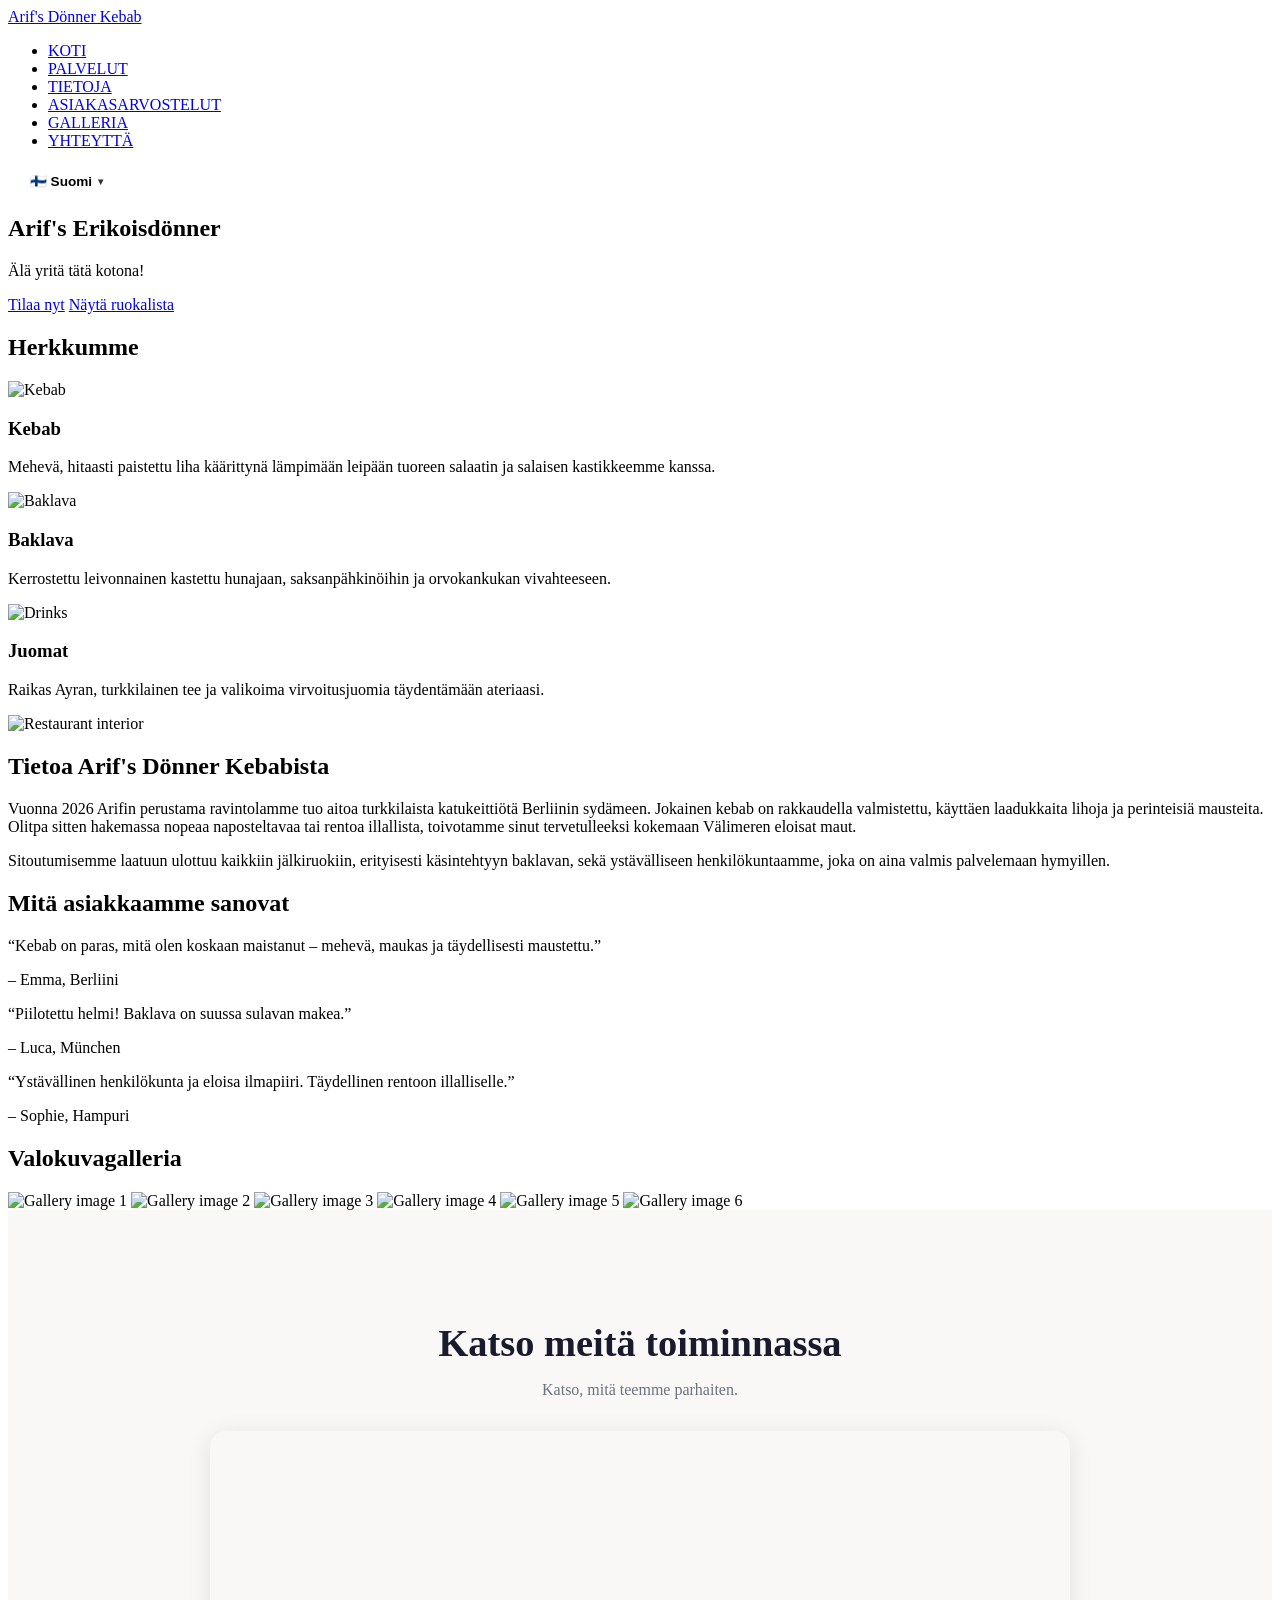
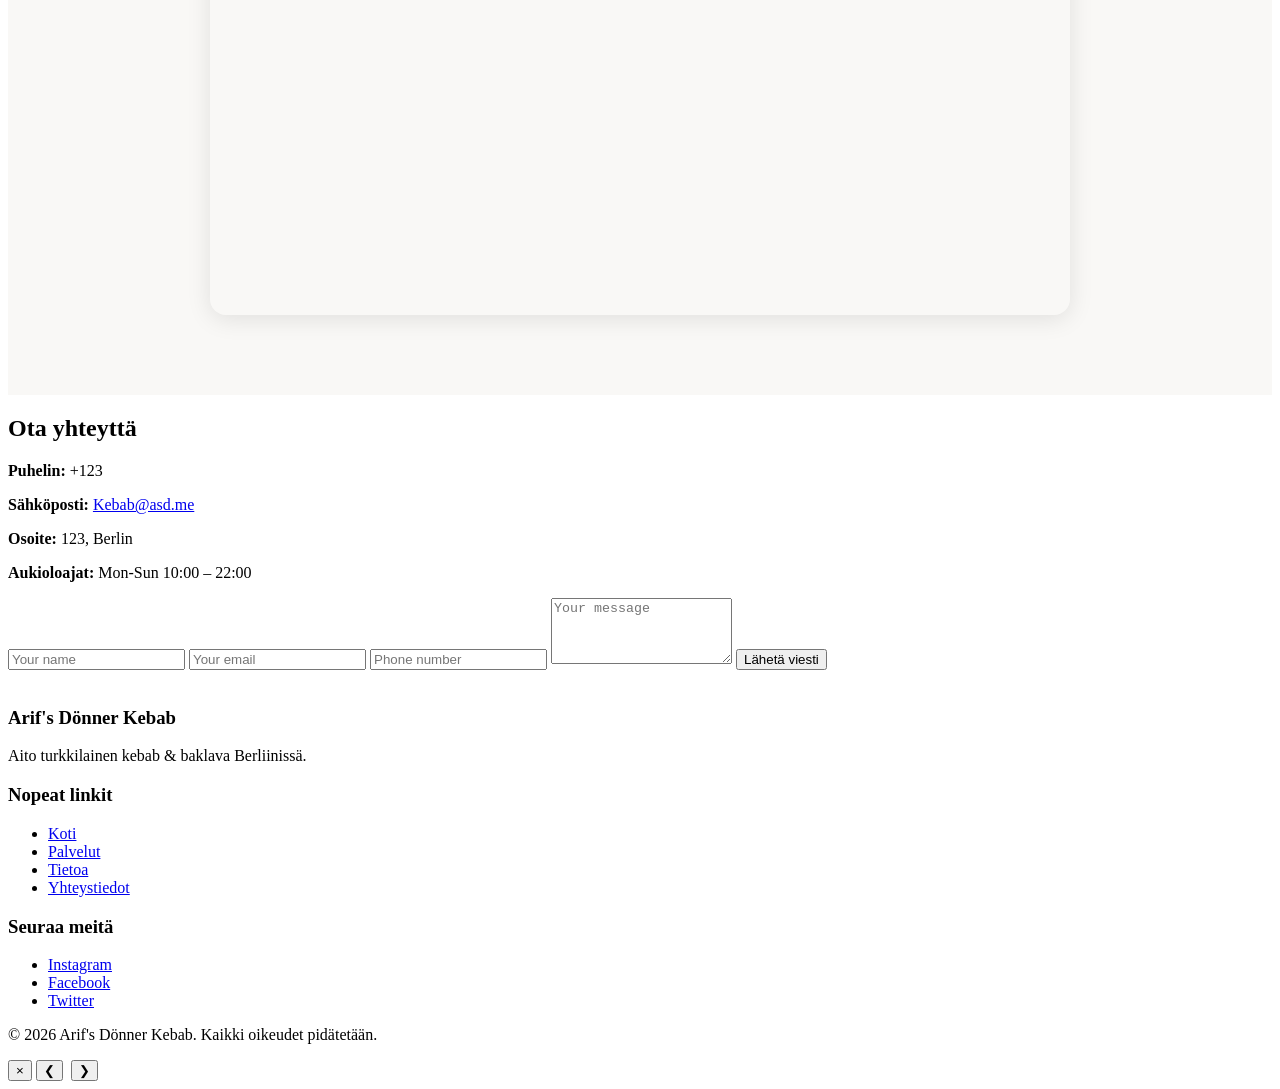
==== index-fi.html @ 7290db56 "deploy: update index-fi.html" ====
<!DOCTYPE html>
<html lang="en-GB">
<head>
<meta charset="UTF-8">
<meta name="viewport" content="width=device-width, initial-scale=1.0">
<title>Arif's Dönner Kebab</title>
<link rel="stylesheet" href="style.css">
<script src="script.js" defer></script>
<meta name="description" content="Do not try this at home!">
<meta name="keywords" content="Kebab, Baklava">
<link rel="canonical" href="https://arifs-dnner-kebab.pages.dev">
<meta property="og:type" content="website">
<meta property="og:title" content="Arif's Dönner Kebab — Arif's special dönner">
<meta property="og:description" content="Do not try this at home!">
<meta property="og:image" content="https://images.pexels.com/photos/14457194/pexels-photo-14457194.jpeg?auto=compress&cs=tinysrgb&w=400&h=280&fit=crop&q=80">
<meta property="og:url" content="https://arifs-dnner-kebab.pages.dev">
<meta name="twitter:card" content="summary_large_image">
<meta name="twitter:title" content="Arif's Dönner Kebab — Arif's special dönner">
<meta name="twitter:description" content="Do not try this at home!">
<script type="application/ld+json">
{
"@context": "https://schema.org",
"@type": "LocalBusiness",
"name": "Arif's Dönner Kebab",
"description": "Do not try this at home!",
"telephone": "+123",
"email": "Kebab@asd.me",
"address": {
"@type": "PostalAddress",
"streetAddress": "123",
"addressLocality": "123 Berlin"
},
"url": "https://arifs-dnner-kebab.pages.dev",
"foundingDate": "2026"
}
</script>
</head>
<body>
<header class="nav">
<div class="container">
<a href="#" class="logo">Arif's Dönner Kebab</a>
<nav>
<ul>
<li><a href="#hero">KOTI</a></li>
<li><a href="#services">PALVELUT</a></li>
<li><a href="#about">TIETOJA</a></li>
<li><a href="#testimonials">ASIAKASARVOSTELUT</a></li>
<li><a href="#gallery">GALLERIA</a></li>
<li><a href="#contact">YHTEYTTÄ</a></li>
</ul>
<div id="lang-sw" style="position:relative;display:flex;align-items:center;margin-left:.5rem;"><button onclick="var d=document.getElementById('lang-dd');d.style.display=d.style.display==='block'?'none':'block'" style="background:rgba(255,255,255,.15);border:1px solid rgba(255,255,255,.35);border-radius:999px;padding:.35rem .8rem;cursor:pointer;font-size:.85rem;font-weight:600;color:inherit;display:flex;align-items:center;gap:.35rem;backdrop-filter:blur(4px);">🇫🇮 Suomi <span style="font-size:.65rem;opacity:.8;">▾</span></button><div id="lang-dd" style="display:none;position:absolute;top:calc(100% + .5rem);right:0;background:#fff;border:1px solid #e5e7eb;border-radius:12px;box-shadow:0 4px 16px rgba(0,0,0,.15);overflow:hidden;min-width:130px;z-index:10000;"><a href="./index.html" style="display:flex;align-items:center;gap:.5rem;padding:.6rem 1rem;text-decoration:none;color:#1a1a2e;font-size:.875rem;font-weight:500;" onmouseover="this.style.background='#f3f4f6'" onmouseout="this.style.background=''">🇬🇧 English</a><a href="./index-hu.html" style="display:flex;align-items:center;gap:.5rem;padding:.6rem 1rem;text-decoration:none;color:#1a1a2e;font-size:.875rem;font-weight:500;" onmouseover="this.style.background='#f3f4f6'" onmouseout="this.style.background=''">🇭🇺 Magyar</a><a href="./index-sv.html" style="display:flex;align-items:center;gap:.5rem;padding:.6rem 1rem;text-decoration:none;color:#1a1a2e;font-size:.875rem;font-weight:500;" onmouseover="this.style.background='#f3f4f6'" onmouseout="this.style.background=''">🇸🇪 Svenska</a></div></div><script>document.addEventListener("click",function(e){var d=document.getElementById("lang-dd");if(d&&!e.target.closest("#lang-sw"))d.style.display="none";});</script>
</nav>
</div>
</header>
<section id="hero" class="hero">
<div class="hero-bg" style="background-image:url('https://images.pexels.com/photos/37080266/pexels-photo-37080266.jpeg?auto=compress&cs=tinysrgb&w=1600&h=900&fit=crop&q=80');"></div>
<div class="hero-overlay"></div>
<div class="hero-content container">
<h1 class="hero-title">Arif's Erikoisdönner</h1>
<p class="hero-tagline">Älä yritä tätä kotona!</p>
<div class="hero-cta">
<a href="#" class="btn btn-pill">Tilaa nyt</a>
<a href="#" class="btn btn-pill btn-outline">Näytä ruokalista</a>
</div>
</div>
</section>
<section id="services" class="services">
<div class="container">
<h2 class="section-title">Herkkumme</h2>
<div class="cards">
<div class="card">
<img src="https://images.pexels.com/photos/14457194/pexels-photo-14457194.jpeg?auto=compress&cs=tinysrgb&w=400&h=280&fit=crop&q=80" alt="Kebab">
<h3>Kebab</h3>
<p>Mehevä, hitaasti paistettu liha käärittynä lämpimään leipään tuoreen salaatin ja salaisen kastikkeemme kanssa.</p>
</div>
<div class="card">
<img src="https://images.pexels.com/photos/25810607/pexels-photo-25810607.jpeg?auto=compress&cs=tinysrgb&w=400&h=280&fit=crop&q=80" alt="Baklava">
<h3>Baklava</h3>
<p>Kerrostettu leivonnainen kastettu hunajaan, saksanpähkinöihin ja orvokankukan vivahteeseen.</p>
</div>
<div class="card">
<img src="https://images.pexels.com/photos/4113660/pexels-photo-4113660.jpeg?auto=compress&cs=tinysrgb&w=400&h=280&fit=crop&q=80" alt="Drinks">
<h3>Juomat</h3>
<p>Raikas Ayran, turkkilainen tee ja valikoima virvoitusjuomia täydentämään ateriaasi.</p>
</div>
</div>
</div>
</section>
<section id="about" class="about">
<div class="container">
<div class="about-grid">
<div class="about-image">
<img src="https://images.pexels.com/photos/37080238/pexels-photo-37080238.jpeg?auto=compress&cs=tinysrgb&w=700&h=500&fit=crop&q=80" alt="Restaurant interior">
</div>
<div class="about-text">
<h2 class="section-title">Tietoa Arif's Dönner Kebabista</h2>
<p>Vuonna 2026 Arifin perustama ravintolamme tuo aitoa turkkilaista katukeittiötä Berliinin sydämeen. Jokainen kebab on rakkaudella valmistettu, käyttäen laadukkaita lihoja ja perinteisiä mausteita. Olitpa sitten hakemassa nopeaa naposteltavaa tai rentoa illallista, toivotamme sinut tervetulleeksi kokemaan Välimeren eloisat maut.</p>
<p>Sitoutumisemme laatuun ulottuu kaikkiin jälkiruokiin, erityisesti käsintehtyyn baklavan, sekä ystävälliseen henkilökuntaamme, joka on aina valmis palvelemaan hymyillen.</p>
</div>
</div>
</div>
</section>
<section id="testimonials" class="testimonials">
<div class="container">
<h2 class="section-title">Mitä asiakkaamme sanovat</h2>
<div class="testimonials-grid">
<div class="testimonial-card">
<p class="quote">“Kebab on paras, mitä olen koskaan maistanut – mehevä, maukas ja täydellisesti maustettu.”</p>
<p class="author">– Emma, Berliini</p>
</div>
<div class="testimonial-card">
<p class="quote">“Piilotettu helmi! Baklava on suussa sulavan makea.”</p>
<p class="author">– Luca, München</p>
</div>
<div class="testimonial-card">
<p class="quote">“Ystävällinen henkilökunta ja eloisa ilmapiiri. Täydellinen rentoon illalliselle.”</p>
<p class="author">– Sophie, Hampuri</p>
</div>
</div>
</div>
</section>
<section id="gallery" class="gallery">
<div class="container">
<h2 class="section-title">Valokuvagalleria</h2>
<div class="gallery-grid">
<img src="https://images.pexels.com/photos/8813933/pexels-photo-8813933.jpeg?auto=compress&cs=tinysrgb&w=600&h=400&fit=crop&q=80" alt="Gallery image 1">
<img src="https://images.pexels.com/photos/25570429/pexels-photo-25570429.jpeg?auto=compress&cs=tinysrgb&w=600&h=400&fit=crop&q=80" alt="Gallery image 2">
<img src="https://images.pexels.com/photos/7301037/pexels-photo-7301037.jpeg?auto=compress&cs=tinysrgb&w=600&h=400&fit=crop&q=80" alt="Gallery image 3">
<img src="https://images.pexels.com/photos/12889677/pexels-photo-12889677.jpeg?auto=compress&cs=tinysrgb&w=600&h=400&fit=crop&q=80" alt="Gallery image 4">
<img src="https://images.pexels.com/photos/7340982/pexels-photo-7340982.jpeg?auto=compress&cs=tinysrgb&w=600&h=400&fit=crop&q=80" alt="Gallery image 5">
<img src="https://images.pexels.com/photos/25570427/pexels-photo-25570427.jpeg?auto=compress&cs=tinysrgb&w=600&h=400&fit=crop&q=80" alt="Gallery image 6">
</div>
</div>
</section>
<section id="youtube" style="padding:5rem 1rem;background:var(--bg,#f9f8f6);text-align:center;"><div style="max-width:860px;margin:0 auto;"><h2 style="font-size:clamp(1.6rem,3vw,2.4rem);font-weight:700;margin-bottom:1rem;color:var(--text,#1a1a2e);">Katso meitä toiminnassa</h2><p style="color:var(--muted,#6b7280);margin-bottom:2rem;">Katso, mitä teemme parhaiten.</p><div style="position:relative;padding-bottom:56.25%;height:0;overflow:hidden;border-radius:var(--radius,16px);box-shadow:var(--shadow,0 4px 24px rgba(0,0,0,.10));"><iframe src="https://www.youtube.com/embed/3pbjuDY3xGo?feature=oembed" style="position:absolute;top:0;left:0;width:100%;height:100%;" frameborder="0" allowfullscreen allow="accelerometer; autoplay; clipboard-write; encrypted-media; gyroscope; picture-in-picture" referrerpolicy="strict-origin-when-cross-origin"></iframe></div></div></section>
<section id="contact" class="contact">
<div class="container">
<h2 class="section-title">Ota yhteyttä</h2>
<div class="contact-grid">
<div class="contact-info">
<p><strong>Puhelin:</strong> +123</p>
<p><strong>Sähköposti:</strong> <a href="mailto:Kebab@asd.me">Kebab@asd.me</a></p>
<p><strong>Osoite:</strong> 123, Berlin</p>
<p><strong>Aukioloajat:</strong> Mon‑Sun 10:00 – 22:00</p>
</div>
<form class="contact-form" action="#" method="post">
<input type="text" name="name" placeholder="Your name" required>
<input type="email" name="email" placeholder="Your email" required>
<input type="tel" name="phone" placeholder="Phone number">
<textarea name="message" rows="4" placeholder="Your message" required></textarea>
<button type="submit" class="btn btn-primary">Lähetä viesti</button>
</form>
</div>
</div>
</section>
<footer class="footer">
<div class="container">
<div class="footer-grid">
<div class="footer-col">
<h3>Arif's Dönner Kebab</h3>
<p>Aito turkkilainen kebab & baklava Berliinissä.</p>
</div>
<div class="footer-col">
<h3>Nopeat linkit</h3>
<ul>
<li><a href="#hero">Koti</a></li>
<li><a href="#services">Palvelut</a></li>
<li><a href="#about">Tietoa</a></li>
<li><a href="#contact">Yhteystiedot</a></li>
</ul>
</div>
<div class="footer-col">
<h3>Seuraa meitä</h3>
<ul class="social">
<li><a href="#">Instagram</a></li>
<li><a href="#">Facebook</a></li>
<li><a href="#">Twitter</a></li>
</ul>
</div>
</div>
<p class="footer-note">© 2026 Arif's Dönner Kebab. Kaikki oikeudet pidätetään.</p>
</div>
</footer>
</body>
</html>
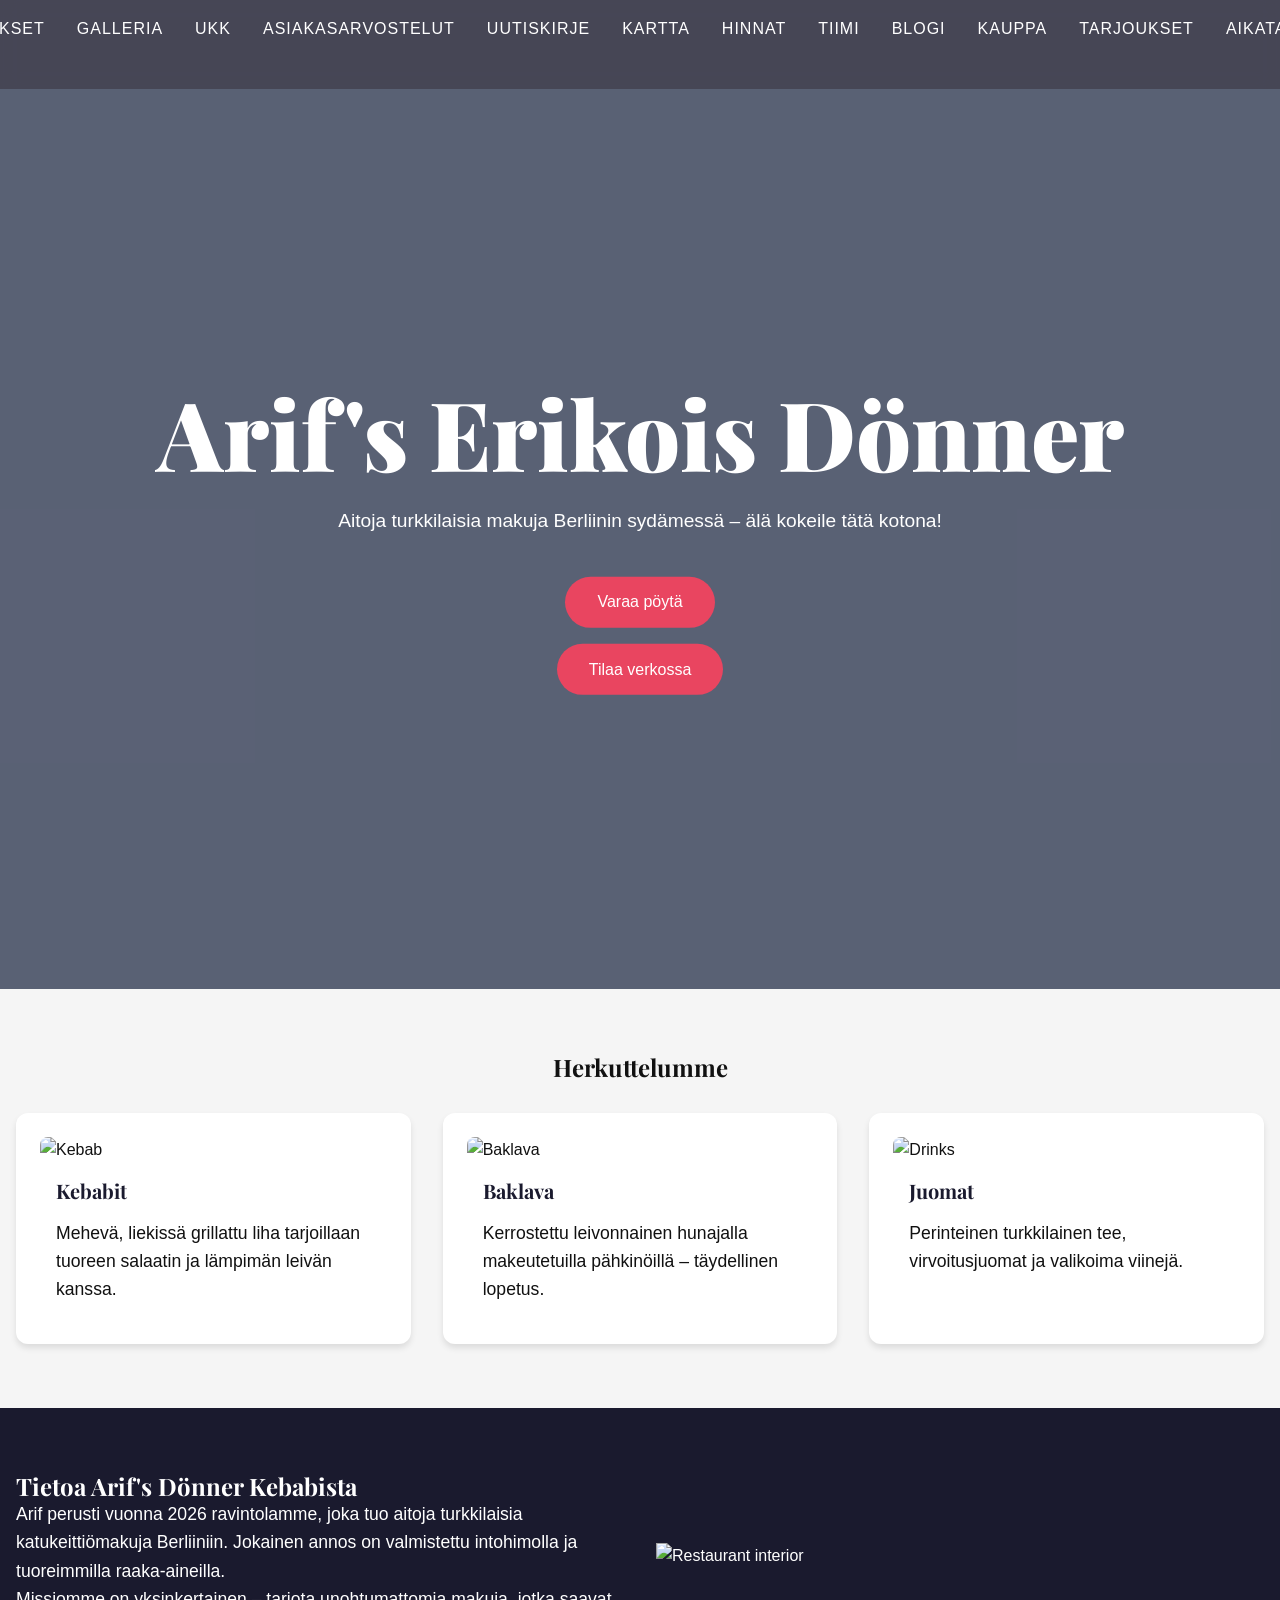
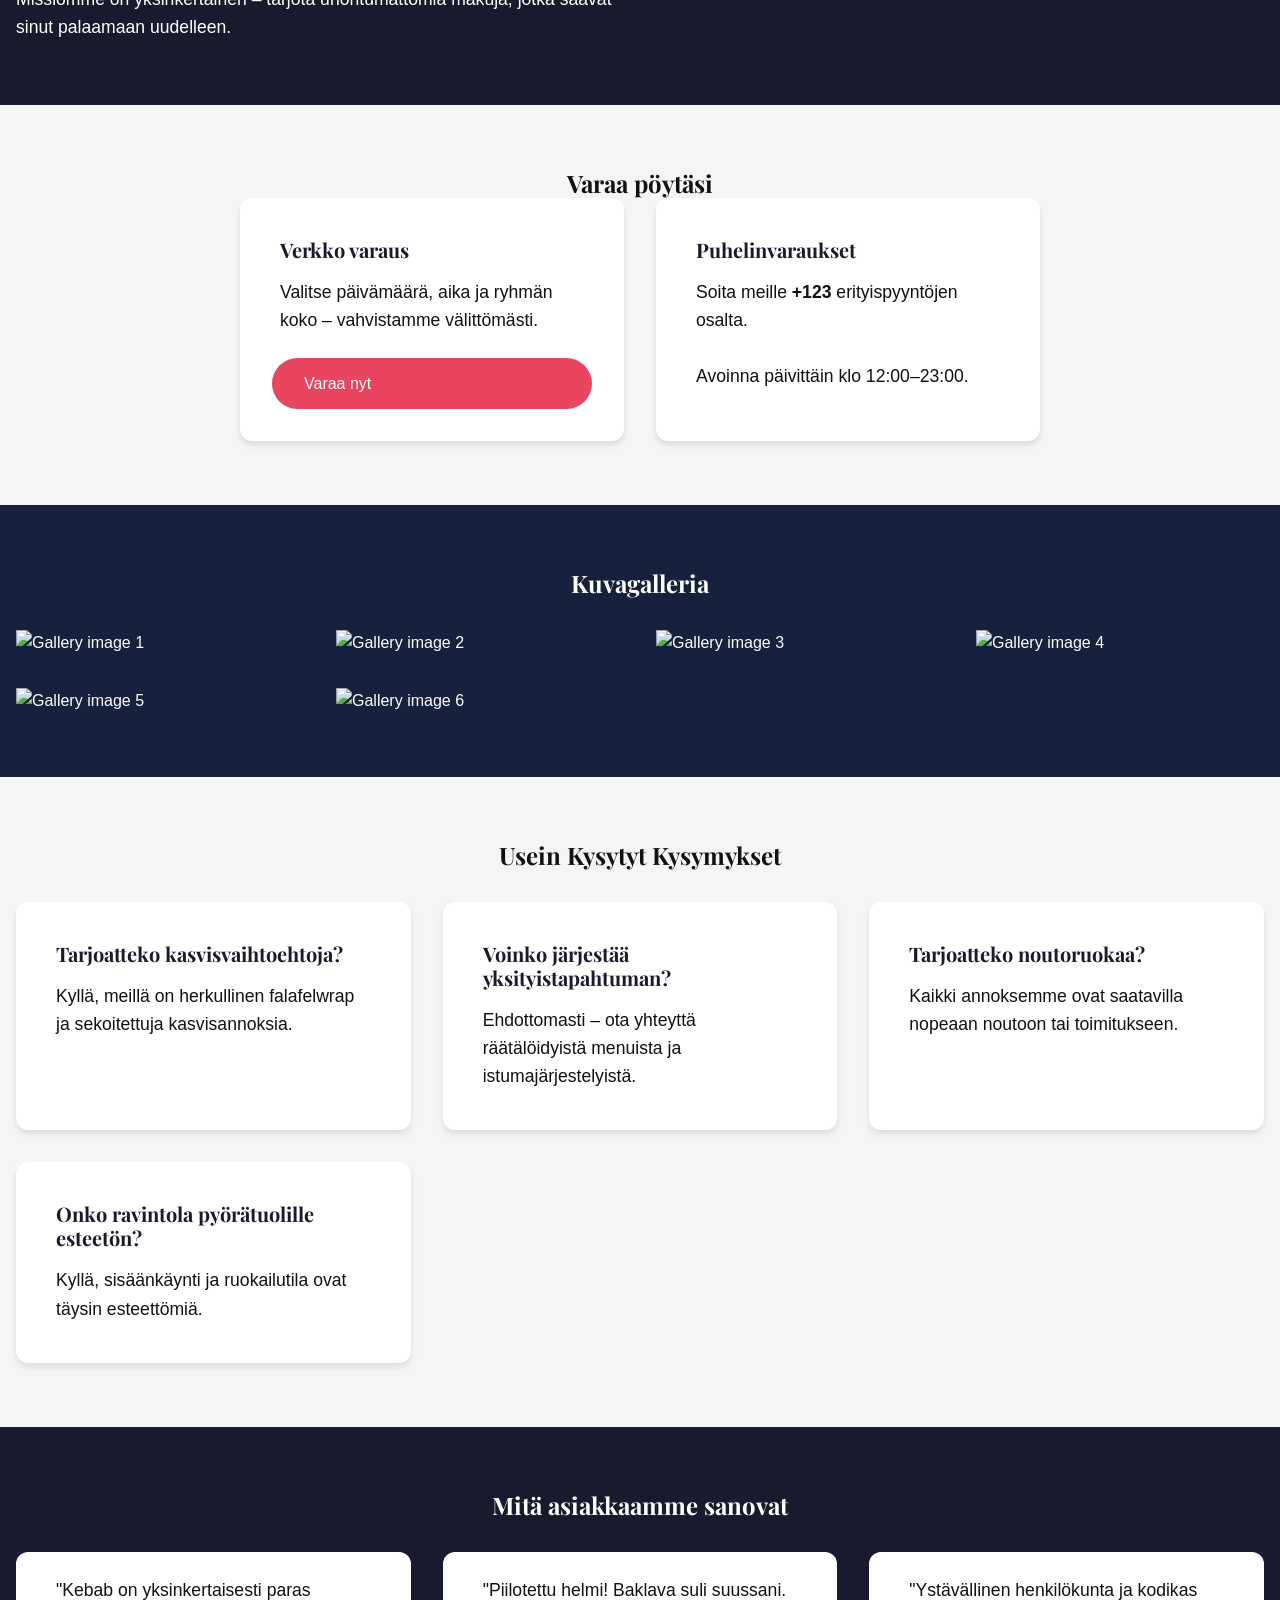
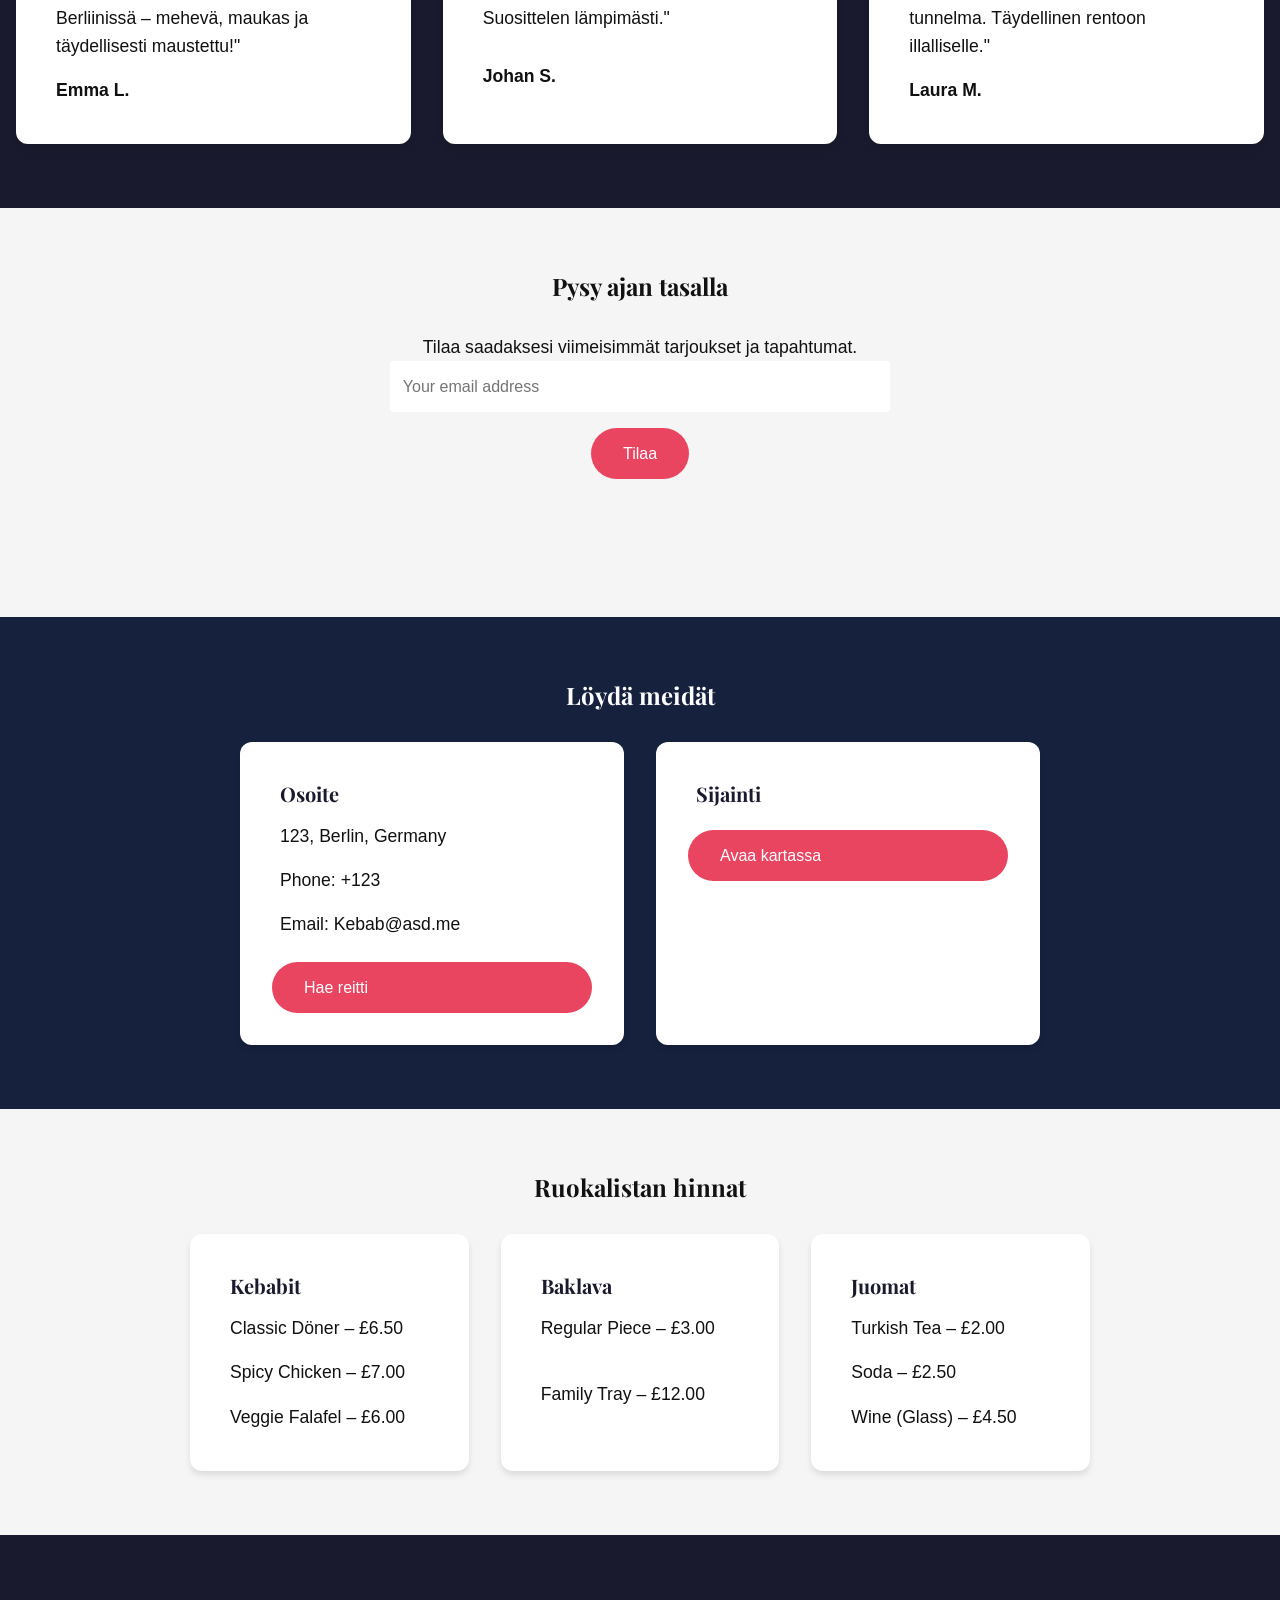
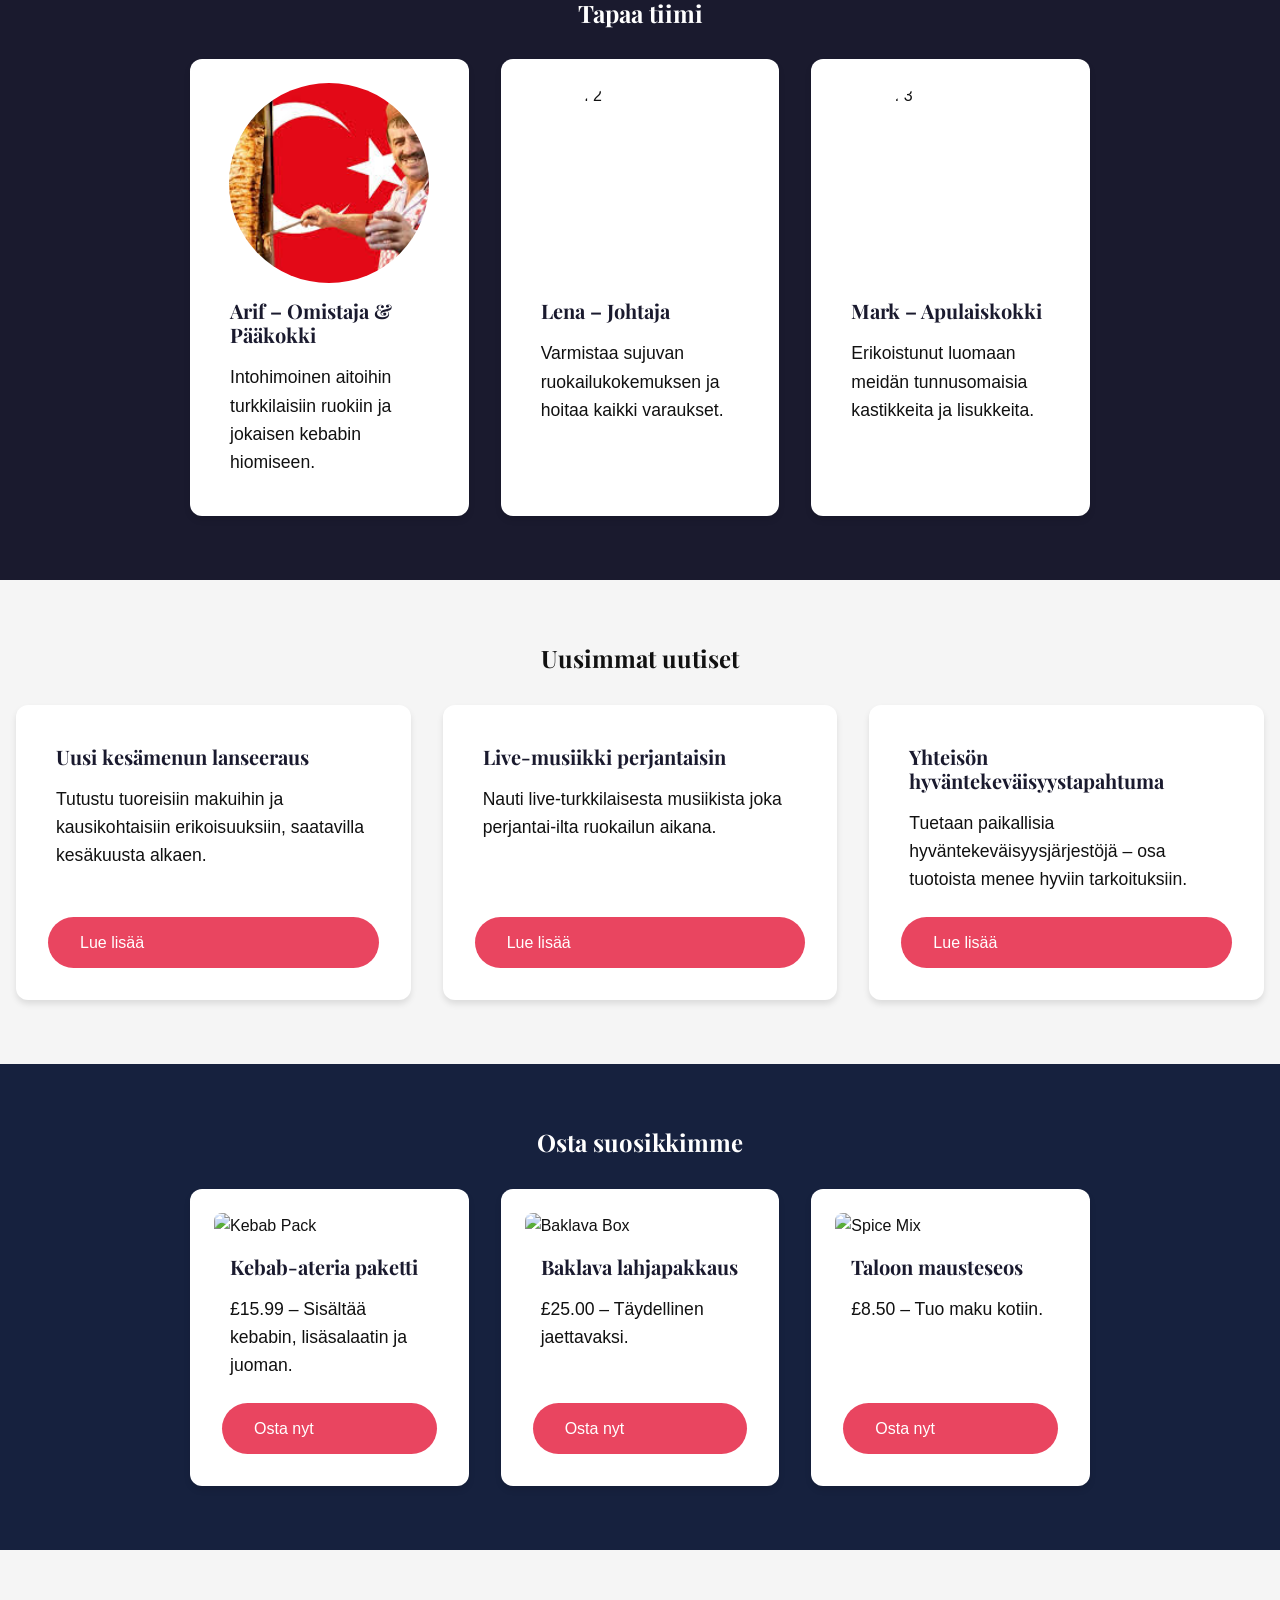
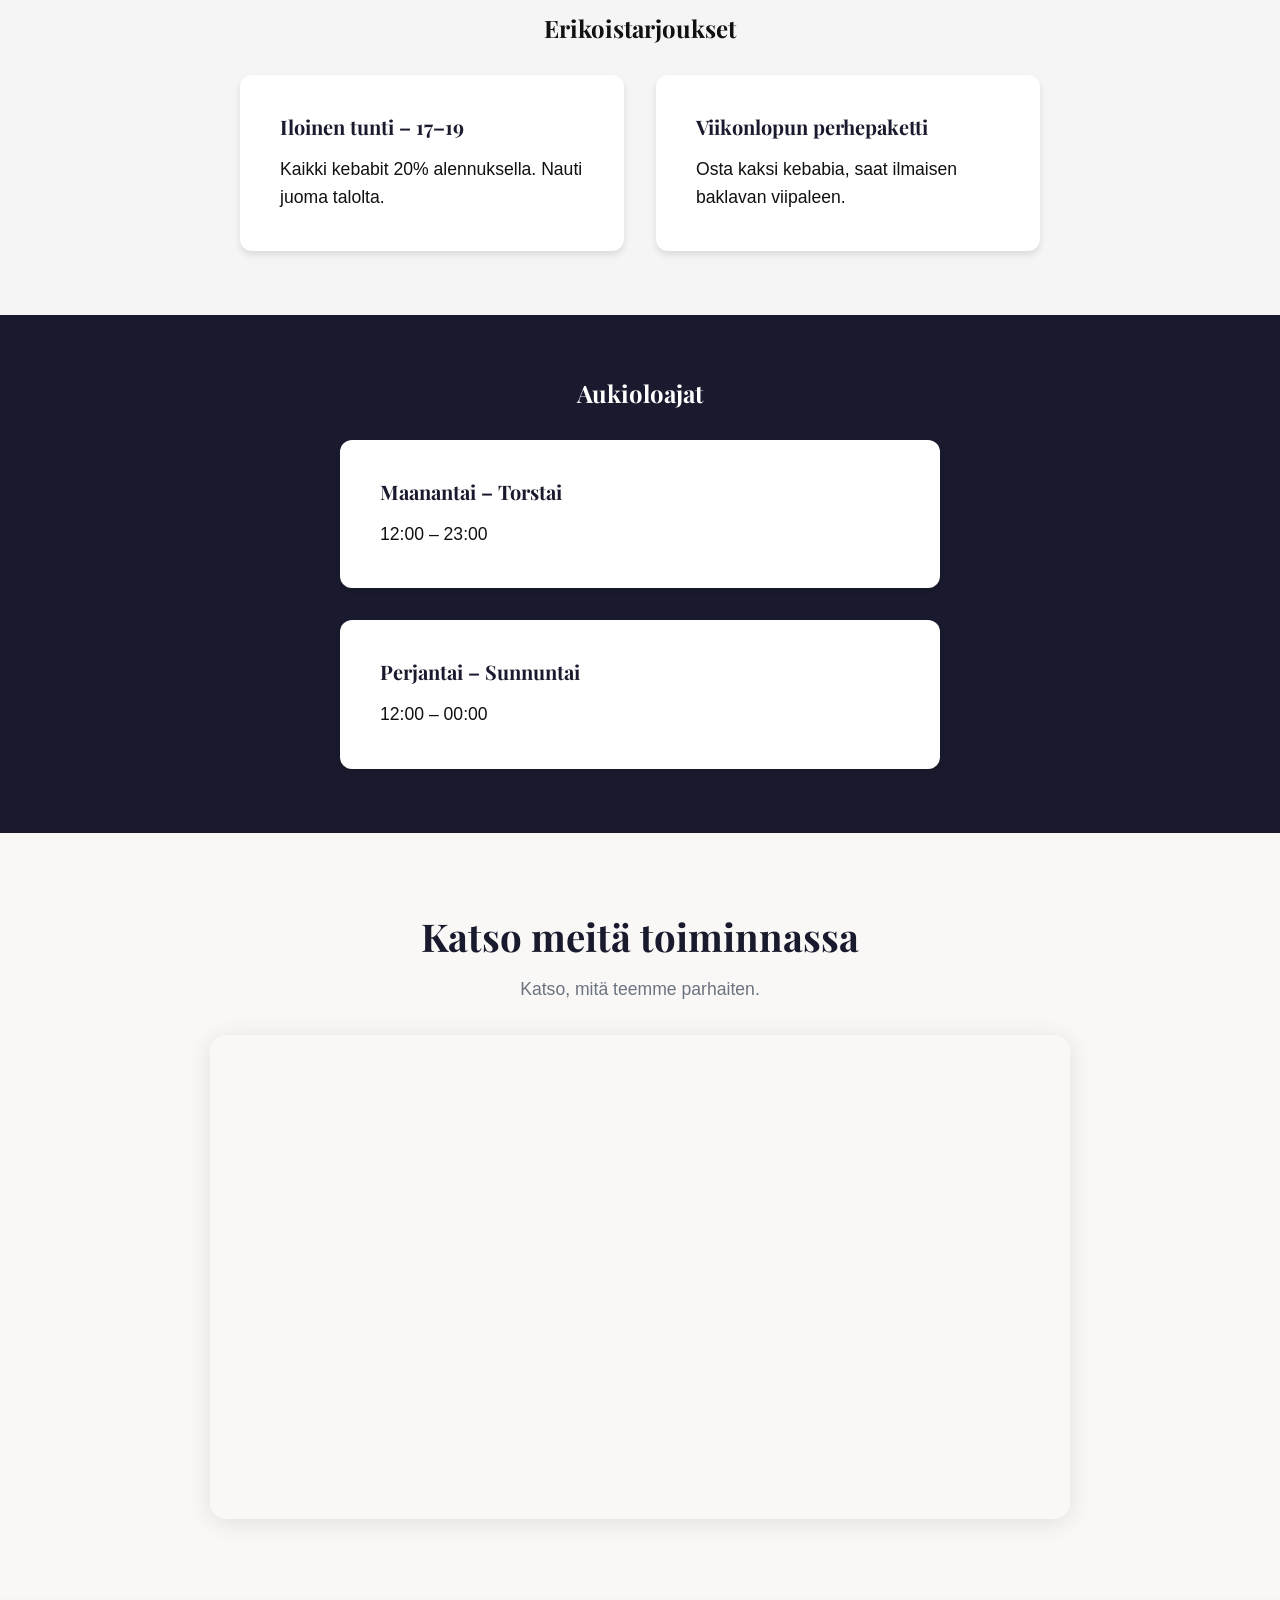
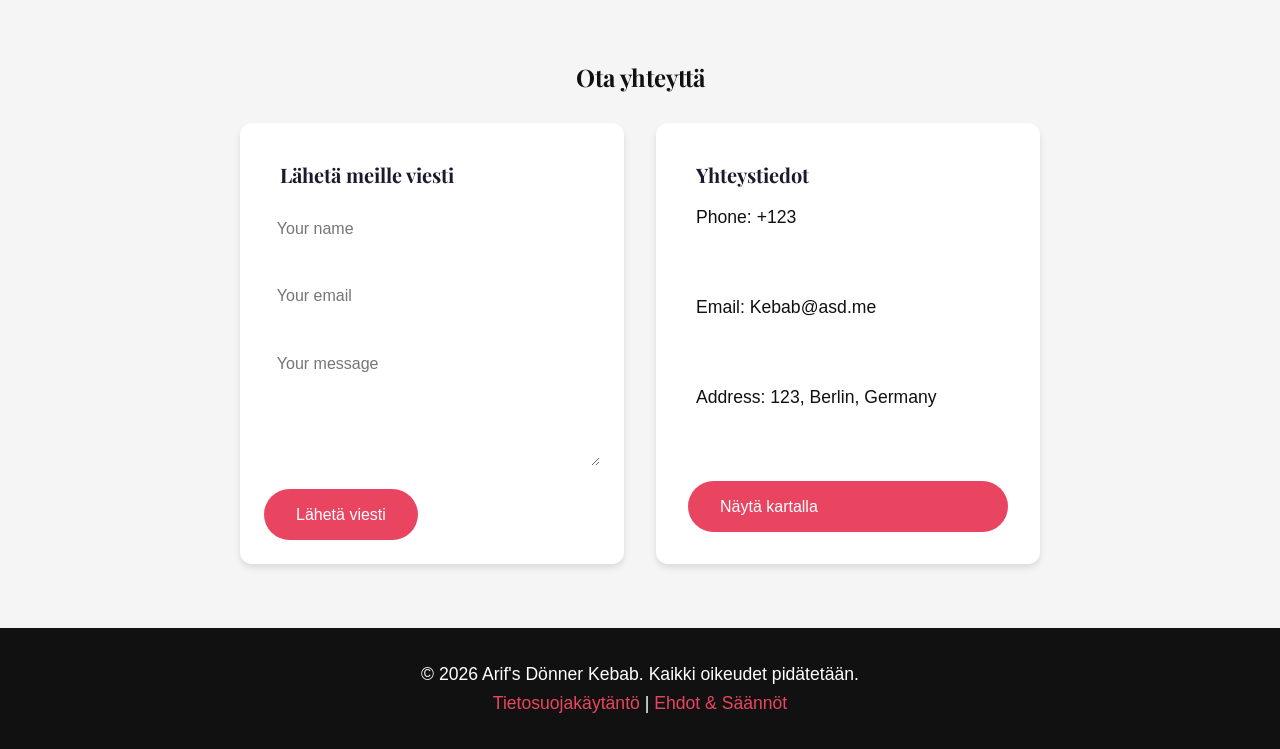
==== commit 6dc9cbd3: "deploy: update index-fi.html" ====
--- a/index-fi.html
+++ b/index-fi.html
@@ -6,8 +6,39 @@
 <title>Arif's Dönner Kebab</title>
 <link rel="stylesheet" href="style.css">
 <script src="script.js" defer></script>
+<style>
+/* Minimal inline styles for demonstration; assume style.css contains full styling */
+body,html{margin:0;padding:0;font-family:Arial,Helvetica,sans-serif;color:#fff}
+a{color:inherit;text-decoration:none}
+.sticky-nav{position:sticky;top:0;background:rgba(26,26,46,0.8);backdrop-filter:blur(10px);z-index:10;display:flex;justify-content:center;padding:1rem}
+.sticky-nav ul{list-style:none;display:flex;gap:2rem;margin:0;padding:0}
+.sticky-nav li{font-weight:600;letter-spacing:1px}
+.sticky-nav a{color:#fff;transition:color .3s}
+.sticky-nav a:hover{color:#E94560}
+.hero{position:relative;height:100vh;background:url('https://images.pexels.com/photos/37080266/pexels-photo-37080266.jpeg?auto=compress&cs=tinysrgb&w=1600&h=900&fit=crop&q=80') center/cover no-repeat}
+.hero::before{content:'';position:absolute;inset:0;background:rgba(22,33,62,0.7)}
+.hero-content{position:relative;z-index:1;max-width:1200px;margin:auto;top:50%;transform:translateY(-50%);text-align:center;padding:0 1rem}
+.hero h1{font-size:clamp(3rem,8vw,6rem);font-weight:900;margin-bottom:1rem}
+.hero p{font-size:1.2rem;margin-bottom:2rem}
+.pill-btn{display:inline-block;padding:0.8rem 2rem;background:#E94560;color:#fff;border-radius:9999px;margin:0.5rem;transition:background .3s}
+.pill-btn:hover{background:#c73b51}
+.section{padding:4rem 1rem}
+.section.bg-primary{background:#1A1A2E}
+.section.bg-secondary{background:#16213E}
+.section.bg-light{background:#f5f5f5;color:#111}
+.grid{display:grid;gap:2rem}
+.grid-3{grid-template-columns:repeat(auto-fit,minmax(250px,1fr))}
+.grid-2{grid-template-columns:repeat(auto-fit,minmax(300px,1fr))}
+.card{background:#fff;color:#111;padding:1.5rem;border-radius:12px;box-shadow:0 4px 6px rgba(0,0,0,0.1)}
+.card img{width:100%;height:auto;border-radius:8px}
+.footer{background:#111;padding:2rem 1rem;text-align:center;font-size:0.9rem}
+.footer a{color:#E94560}
+input, textarea{width:100%;padding:0.8rem;border:none;border-radius:4px;margin-bottom:1rem}
+button{background:#E94560;color:#fff;padding:0.8rem 2rem;border:none;border-radius:9999px;cursor:pointer}
+button:hover{background:#c73b51}
+</style>
 <meta name="description" content="Do not try this at home!">
-<meta name="keywords" content="Kebab, Baklava">
+<meta name="keywords" content="Kebbab, Baklava">
 <link rel="canonical" href="https://arifs-dnner-kebab.pages.dev">
 <meta property="og:type" content="website">
 <meta property="og:title" content="Arif's Dönner Kebab — Arif's special dönner">
@@ -36,150 +67,295 @@
 </script>
 </head>
 <body>
-<header class="nav">
-<div class="container">
-<a href="#" class="logo">Arif's Dönner Kebab</a>
-<nav>
+<nav class="sticky-nav">
 <ul>
-<li><a href="#hero">KOTI</a></li>
+<li><a href="#home">KOTI</a></li>
 <li><a href="#services">PALVELUT</a></li>
-<li><a href="#about">TIETOJA</a></li>
+<li><a href="#booking">VARAUKSET</a></li>
+<li><a href="#gallery">GALLERIA</a></li>
+<li><a href="#faq">UKK</a></li>
 <li><a href="#testimonials">ASIAKASARVOSTELUT</a></li>
-<li><a href="#gallery">GALLERIA</a></li>
+<li><a href="#newsletter">UUTISKIRJE</a></li>
+<li><a href="#map">KARTTA</a></li>
+<li><a href="#pricing">HINNAT</a></li>
+<li><a href="#team">TIIMI</a></li>
+<li><a href="#blog">BLOGI</a></li>
+<li><a href="#shop">KAUPPA</a></li>
+<li><a href="#offers">TARJOUKSET</a></li>
+<li><a href="#hours">AIKATAULU</a></li>
 <li><a href="#contact">YHTEYTTÄ</a></li>
 </ul>
 <div id="lang-sw" style="position:relative;display:flex;align-items:center;margin-left:.5rem;"><button onclick="var d=document.getElementById('lang-dd');d.style.display=d.style.display==='block'?'none':'block'" style="background:rgba(255,255,255,.15);border:1px solid rgba(255,255,255,.35);border-radius:999px;padding:.35rem .8rem;cursor:pointer;font-size:.85rem;font-weight:600;color:inherit;display:flex;align-items:center;gap:.35rem;backdrop-filter:blur(4px);">🇫🇮 Suomi <span style="font-size:.65rem;opacity:.8;">▾</span></button><div id="lang-dd" style="display:none;position:absolute;top:calc(100% + .5rem);right:0;background:#fff;border:1px solid #e5e7eb;border-radius:12px;box-shadow:0 4px 16px rgba(0,0,0,.15);overflow:hidden;min-width:130px;z-index:10000;"><a href="./index.html" style="display:flex;align-items:center;gap:.5rem;padding:.6rem 1rem;text-decoration:none;color:#1a1a2e;font-size:.875rem;font-weight:500;" onmouseover="this.style.background='#f3f4f6'" onmouseout="this.style.background=''">🇬🇧 English</a><a href="./index-hu.html" style="display:flex;align-items:center;gap:.5rem;padding:.6rem 1rem;text-decoration:none;color:#1a1a2e;font-size:.875rem;font-weight:500;" onmouseover="this.style.background='#f3f4f6'" onmouseout="this.style.background=''">🇭🇺 Magyar</a><a href="./index-sv.html" style="display:flex;align-items:center;gap:.5rem;padding:.6rem 1rem;text-decoration:none;color:#1a1a2e;font-size:.875rem;font-weight:500;" onmouseover="this.style.background='#f3f4f6'" onmouseout="this.style.background=''">🇸🇪 Svenska</a></div></div><script>document.addEventListener("click",function(e){var d=document.getElementById("lang-dd");if(d&&!e.target.closest("#lang-sw"))d.style.display="none";});</script>
 </nav>
-</div>
-</header>
-<section id="hero" class="hero">
-<div class="hero-bg" style="background-image:url('https://images.pexels.com/photos/37080266/pexels-photo-37080266.jpeg?auto=compress&cs=tinysrgb&w=1600&h=900&fit=crop&q=80');"></div>
-<div class="hero-overlay"></div>
-<div class="hero-content container">
-<h1 class="hero-title">Arif's Erikoisdönner</h1>
-<p class="hero-tagline">Älä yritä tätä kotona!</p>
-<div class="hero-cta">
-<a href="#" class="btn btn-pill">Tilaa nyt</a>
-<a href="#" class="btn btn-pill btn-outline">Näytä ruokalista</a>
-</div>
-</div>
-</section>
-<section id="services" class="services">
-<div class="container">
-<h2 class="section-title">Herkkumme</h2>
-<div class="cards">
+<section id="home" class="hero">
+<div class="hero-content">
+<h1>Arif's Erikois Dönner</h1>
+<p>Aitoja turkkilaisia makuja Berliinin sydämessä – älä kokeile tätä kotona!</p>
+<a href="#booking" class="pill-btn">Varaa pöytä</a>
+<a href="#shop" class="pill-btn">Tilaa verkossa</a>
+</div>
+</section>
+<section id="services" class="section bg-light">
+<h2 style="text-align:center;margin-bottom:2rem;">Herkuttelumme</h2>
+<div class="grid grid-3">
 <div class="card">
 <img src="https://images.pexels.com/photos/14457194/pexels-photo-14457194.jpeg?auto=compress&cs=tinysrgb&w=400&h=280&fit=crop&q=80" alt="Kebab">
-<h3>Kebab</h3>
-<p>Mehevä, hitaasti paistettu liha käärittynä lämpimään leipään tuoreen salaatin ja salaisen kastikkeemme kanssa.</p>
-</div>
-<div class="card">
-<img src="https://images.pexels.com/photos/25810607/pexels-photo-25810607.jpeg?auto=compress&cs=tinysrgb&w=400&h=280&fit=crop&q=80" alt="Baklava">
+<h3>Kebabit</h3>
+<p>Mehevä, liekissä grillattu liha tarjoillaan tuoreen salaatin ja lämpimän leivän kanssa.</p>
+</div>
+<div class="card">
+<img src="https://images.pexels.com/photos/37080238/pexels-photo-37080238.jpeg?auto=compress&cs=tinysrgb&w=400&h=280&fit=crop&q=80" alt="Baklava">
 <h3>Baklava</h3>
-<p>Kerrostettu leivonnainen kastettu hunajaan, saksanpähkinöihin ja orvokankukan vivahteeseen.</p>
-</div>
-<div class="card">
-<img src="https://images.pexels.com/photos/4113660/pexels-photo-4113660.jpeg?auto=compress&cs=tinysrgb&w=400&h=280&fit=crop&q=80" alt="Drinks">
+<p>Kerrostettu leivonnainen hunajalla makeutetuilla pähkinöillä – täydellinen lopetus.</p>
+</div>
+<div class="card">
+<img src="https://images.pexels.com/photos/8813933/pexels-photo-8813933.jpeg?auto=compress&cs=tinysrgb&w=400&h=280&fit=crop&q=80" alt="Drinks">
 <h3>Juomat</h3>
-<p>Raikas Ayran, turkkilainen tee ja valikoima virvoitusjuomia täydentämään ateriaasi.</p>
-</div>
-</div>
-</div>
-</section>
-<section id="about" class="about">
-<div class="container">
-<div class="about-grid">
-<div class="about-image">
-<img src="https://images.pexels.com/photos/37080238/pexels-photo-37080238.jpeg?auto=compress&cs=tinysrgb&w=700&h=500&fit=crop&q=80" alt="Restaurant interior">
-</div>
-<div class="about-text">
-<h2 class="section-title">Tietoa Arif's Dönner Kebabista</h2>
-<p>Vuonna 2026 Arifin perustama ravintolamme tuo aitoa turkkilaista katukeittiötä Berliinin sydämeen. Jokainen kebab on rakkaudella valmistettu, käyttäen laadukkaita lihoja ja perinteisiä mausteita. Olitpa sitten hakemassa nopeaa naposteltavaa tai rentoa illallista, toivotamme sinut tervetulleeksi kokemaan Välimeren eloisat maut.</p>
-<p>Sitoutumisemme laatuun ulottuu kaikkiin jälkiruokiin, erityisesti käsintehtyyn baklavan, sekä ystävälliseen henkilökuntaamme, joka on aina valmis palvelemaan hymyillen.</p>
-</div>
-</div>
-</div>
-</section>
-<section id="testimonials" class="testimonials">
-<div class="container">
-<h2 class="section-title">Mitä asiakkaamme sanovat</h2>
-<div class="testimonials-grid">
-<div class="testimonial-card">
-<p class="quote">“Kebab on paras, mitä olen koskaan maistanut – mehevä, maukas ja täydellisesti maustettu.”</p>
-<p class="author">– Emma, Berliini</p>
-</div>
-<div class="testimonial-card">
-<p class="quote">“Piilotettu helmi! Baklava on suussa sulavan makea.”</p>
-<p class="author">– Luca, München</p>
-</div>
-<div class="testimonial-card">
-<p class="quote">“Ystävällinen henkilökunta ja eloisa ilmapiiri. Täydellinen rentoon illalliselle.”</p>
-<p class="author">– Sophie, Hampuri</p>
-</div>
-</div>
-</div>
-</section>
-<section id="gallery" class="gallery">
-<div class="container">
-<h2 class="section-title">Valokuvagalleria</h2>
-<div class="gallery-grid">
-<img src="https://images.pexels.com/photos/8813933/pexels-photo-8813933.jpeg?auto=compress&cs=tinysrgb&w=600&h=400&fit=crop&q=80" alt="Gallery image 1">
-<img src="https://images.pexels.com/photos/25570429/pexels-photo-25570429.jpeg?auto=compress&cs=tinysrgb&w=600&h=400&fit=crop&q=80" alt="Gallery image 2">
-<img src="https://images.pexels.com/photos/7301037/pexels-photo-7301037.jpeg?auto=compress&cs=tinysrgb&w=600&h=400&fit=crop&q=80" alt="Gallery image 3">
-<img src="https://images.pexels.com/photos/12889677/pexels-photo-12889677.jpeg?auto=compress&cs=tinysrgb&w=600&h=400&fit=crop&q=80" alt="Gallery image 4">
-<img src="https://images.pexels.com/photos/7340982/pexels-photo-7340982.jpeg?auto=compress&cs=tinysrgb&w=600&h=400&fit=crop&q=80" alt="Gallery image 5">
-<img src="https://images.pexels.com/photos/25570427/pexels-photo-25570427.jpeg?auto=compress&cs=tinysrgb&w=600&h=400&fit=crop&q=80" alt="Gallery image 6">
+<p>Perinteinen turkkilainen tee, virvoitusjuomat ja valikoima viinejä.</p>
+</div>
+</div>
+</section>
+<section id="about" class="section bg-primary">
+<div class="grid grid-2" style="align-items:center;">
+<div>
+<h2>Tietoa Arif's Dönner Kebabista</h2>
+<p>Arif perusti vuonna 2026 ravintolamme, joka tuo aitoja turkkilaisia katukeittiömakuja Berliiniin. Jokainen annos on valmistettu intohimolla ja tuoreimmilla raaka-aineilla.</p>
+<p>Missiomme on yksinkertainen – tarjota unohtumattomia makuja, jotka saavat sinut palaamaan uudelleen.</p>
+</div>
+<div>
+<img src="https://images.pexels.com/photos/25570429/pexels-photo-25570429.jpeg?auto=compress&cs=tinysrgb&w=700&h=500&fit=crop&q=80" alt="Restaurant interior">
+</div>
+</div>
+</section>
+<section id="booking" class="section bg-light">
+<h2 style="text-align:center;">Varaa pöytäsi</h2>
+<div class="grid grid-2" style="max-width:800px;margin:auto;">
+<div class="card">
+<h3>Verkko varaus</h3>
+<p>Valitse päivämäärä, aika ja ryhmän koko – vahvistamme välittömästi.</p>
+<a href="#" class="pill-btn">Varaa nyt</a>
+</div>
+<div class="card">
+<h3>Puhelinvaraukset</h3>
+<p>Soita meille <strong>+123</strong> erityispyyntöjen osalta.</p>
+<p>Avoinna päivittäin klo 12:00–23:00.</p>
+</div>
+</div>
+</section>
+<section id="gallery" class="section bg-secondary">
+<h2 style="text-align:center;margin-bottom:2rem;">Kuvagalleria</h2>
+<div class="grid grid-3">
+<img src="https://images.pexels.com/photos/7301037/pexels-photo-7301037.jpeg?auto=compress&cs=tinysrgb&w=600&h=400&fit=crop&q=80" alt="Gallery image 1">
+<img src="https://images.pexels.com/photos/12889677/pexels-photo-12889677.jpeg?auto=compress&cs=tinysrgb&w=600&h=400&fit=crop&q=80" alt="Gallery image 2">
+<img src="https://images.pexels.com/photos/7340982/pexels-photo-7340982.jpeg?auto=compress&cs=tinysrgb&w=600&h=400&fit=crop&q=80" alt="Gallery image 3">
+<img src="https://images.pexels.com/photos/25570427/pexels-photo-25570427.jpeg?auto=compress&cs=tinysrgb&w=600&h=400&fit=crop&q=80" alt="Gallery image 4">
+<img src="https://images.pexels.com/photos/37028501/pexels-photo-37028501.jpeg?auto=compress&cs=tinysrgb&w=600&h=400&fit=crop&q=80" alt="Gallery image 5">
+<img src="https://images.pexels.com/photos/6459331/pexels-photo-6459331.jpeg?auto=compress&cs=tinysrgb&w=600&h=400&fit=crop&q=80" alt="Gallery image 6">
+</div>
+</section>
+<section id="faq" class="section bg-light">
+<h2 style="text-align:center;margin-bottom:2rem;">Usein Kysytyt Kysymykset</h2>
+<div class="grid grid-2">
+<div class="card">
+<h3>Tarjoatteko kasvisvaihtoehtoja?</h3>
+<p>Kyllä, meillä on herkullinen falafelwrap ja sekoitettuja kasvisannoksia.</p>
+</div>
+<div class="card">
+<h3>Voinko järjestää yksityistapahtuman?</h3>
+<p>Ehdottomasti – ota yhteyttä räätälöidyistä menuista ja istumajärjestelyistä.</p>
+</div>
+<div class="card">
+<h3>Tarjoatteko noutoruokaa?</h3>
+<p>Kaikki annoksemme ovat saatavilla nopeaan noutoon tai toimitukseen.</p>
+</div>
+<div class="card">
+<h3>Onko ravintola pyörätuolille esteetön?</h3>
+<p>Kyllä, sisäänkäynti ja ruokailutila ovat täysin esteettömiä.</p>
+</div>
+</div>
+</section>
+<section id="testimonials" class="section bg-primary">
+<h2 style="text-align:center;margin-bottom:2rem;">Mitä asiakkaamme sanovat</h2>
+<div class="grid grid-3">
+<div class="card">
+<p>"Kebab on yksinkertaisesti paras Berliinissä – mehevä, maukas ja täydellisesti maustettu!"</p>
+<p><strong>Emma L.</strong></p>
+</div>
+<div class="card">
+<p>"Piilotettu helmi! Baklava suli suussani. Suosittelen lämpimästi."</p>
+<p><strong>Johan S.</strong></p>
+</div>
+<div class="card">
+<p>"Ystävällinen henkilökunta ja kodikas tunnelma. Täydellinen rentoon illalliselle."</p>
+<p><strong>Laura M.</strong></p>
+</div>
+</div>
+</section>
+<section id="newsletter" class="section bg-light">
+<h2 style="text-align:center;margin-bottom:2rem;">Pysy ajan tasalla</h2>
+<div style="max-width:500px;margin:auto;text-align:center;">
+<p>Tilaa saadaksesi viimeisimmät tarjoukset ja tapahtumat.</p>
+<form>
+<input type="email" placeholder="Your email address" required>
+<button type="submit">Tilaa</button>
+</form>
+</div>
+</section>
+<section id="map" class="section bg-secondary">
+<h2 style="text-align:center;margin-bottom:2rem;">Löydä meidät</h2>
+<div class="grid grid-2" style="max-width:800px;margin:auto;">
+<div class="card">
+<h3>Osoite</h3>
+<p>123, Berlin, Germany</p>
+<p>Phone: +123</p>
+<p>Email: <a href="mailto:Kebab@asd.me">Kebab@asd.me</a></p>
+<a href="#" class="pill-btn">Hae reitti</a>
+</div>
+<div class="card">
+<h3>Sijainti</h3>
+<a href="#" class="pill-btn">Avaa kartassa</a>
+</div>
+</div>
+</section>
+<section id="pricing" class="section bg-light">
+<h2 style="text-align:center;margin-bottom:2rem;">Ruokalistan hinnat</h2>
+<div class="grid grid-3" style="max-width:900px;margin:auto;">
+<div class="card">
+<h3>Kebabit</h3>
+<p>Classic Döner – £6.50</p>
+<p>Spicy Chicken – £7.00</p>
+<p>Veggie Falafel – £6.00</p>
+</div>
+<div class="card">
+<h3>Baklava</h3>
+<p>Regular Piece – £3.00</p>
+<p>Family Tray – £12.00</p>
+</div>
+<div class="card">
+<h3>Juomat</h3>
+<p>Turkish Tea – £2.00</p>
+<p>Soda – £2.50</p>
+<p>Wine (Glass) – £4.50</p>
+</div>
+</div>
+</section>
+<section id="team" class="section bg-primary">
+<h2 style="text-align:center;margin-bottom:2rem;">Tapaa tiimi</h2>
+<div class="grid grid-3" style="max-width:900px;margin:auto;">
+<div class="card">
+<img src="dönner_man_happy.jpeg" alt="Arif" style="border-radius:50%;height:200px;width:200px;object-fit:cover;margin:auto;">
+<h3>Arif – Omistaja & Pääkokki</h3>
+<p>Intohimoinen aitoihin turkkilaisiin ruokiin ja jokaisen kebabin hiomiseen.</p>
+</div>
+<div class="card">
+<img src="https://images.pexels.com/photos/33642483/pexels-photo-33642483.jpeg?auto=compress&cs=tinysrgb&w=400&h=400&fit=crop&q=80" alt="Staff 2" style="border-radius:50%;height:200px;width:200px;object-fit:cover;margin:auto;">
+<h3>Lena – Johtaja</h3>
+<p>Varmistaa sujuvan ruokailukokemuksen ja hoitaa kaikki varaukset.</p>
+</div>
+<div class="card">
+<img src="https://images.pexels.com/photos/18824002/pexels-photo-18824002.jpeg?auto=compress&cs=tinysrgb&w=400&h=400&fit=crop&q=80" alt="Staff 3" style="border-radius:50%;height:200px;width:200px;object-fit:cover;margin:auto;">
+<h3>Mark – Apulaiskokki</h3>
+<p>Erikoistunut luomaan meidän tunnusomaisia kastikkeita ja lisukkeita.</p>
+</div>
+</div>
+</section>
+<section id="blog" class="section bg-light">
+<h2 style="text-align:center;margin-bottom:2rem;">Uusimmat uutiset</h2>
+<div class="grid grid-3">
+<div class="card">
+<h3>Uusi kesämenun lanseeraus</h3>
+<p>Tutustu tuoreisiin makuihin ja kausikohtaisiin erikoisuuksiin, saatavilla kesäkuusta alkaen.</p>
+<a href="#" class="pill-btn">Lue lisää</a>
+</div>
+<div class="card">
+<h3>Live-musiikki perjantaisin</h3>
+<p>Nauti live-turkkilaisesta musiikista joka perjantai-ilta ruokailun aikana.</p>
+<a href="#" class="pill-btn">Lue lisää</a>
+</div>
+<div class="card">
+<h3>Yhteisön hyväntekeväisyystapahtuma</h3>
+<p>Tuetaan paikallisia hyväntekeväisyysjärjestöjä – osa tuotoista menee hyviin tarkoituksiin.</p>
+<a href="#" class="pill-btn">Lue lisää</a>
+</div>
+</div>
+</section>
+<section id="shop" class="section bg-secondary">
+<h2 style="text-align:center;margin-bottom:2rem;">Osta suosikkimme</h2>
+<div class="grid grid-3" style="max-width:900px;margin:auto;">
+<div class="card">
+<img src="https://images.pexels.com/photos/6419732/pexels-photo-6419732.jpeg?auto=compress&cs=tinysrgb&w=400&h=280&fit=crop&q=80" alt="Kebab Pack">
+<h3>Kebab-ateria paketti</h3>
+<p>£15.99 – Sisältää kebabin, lisäsalaatin ja juoman.</p>
+<a href="#" class="pill-btn">Osta nyt</a>
+</div>
+<div class="card">
+<img src="https://images.pexels.com/photos/31648205/pexels-photo-31648205.jpeg?auto=compress&cs=tinysrgb&w=400&h=280&fit=crop&q=80" alt="Baklava Box">
+<h3>Baklava lahjapakkaus</h3>
+<p>£25.00 – Täydellinen jaettavaksi.</p>
+<a href="#" class="pill-btn">Osta nyt</a>
+</div>
+<div class="card">
+<img src="https://images.pexels.com/photos/27025525/pexels-photo-27025525.jpeg?auto=compress&cs=tinysrgb&w=400&h=280&fit=crop&q=80" alt="Spice Mix">
+<h3>Taloon mausteseos</h3>
+<p>£8.50 – Tuo maku kotiin.</p>
+<a href="#" class="pill-btn">Osta nyt</a>
+</div>
+</div>
+</section>
+<section id="offers" class="section bg-light">
+<h2 style="text-align:center;margin-bottom:2rem;">Erikoistarjoukset</h2>
+<div class="grid grid-2" style="max-width:800px;margin:auto;">
+<div class="card">
+<h3>Iloinen tunti – 17–19</h3>
+<p>Kaikki kebabit 20% alennuksella. Nauti juoma talolta.</p>
+</div>
+<div class="card">
+<h3>Viikonlopun perhepaketti</h3>
+<p>Osta kaksi kebabia, saat ilmaisen baklavan viipaleen.</p>
+</div>
+</div>
+</section>
+<section id="hours" class="section bg-primary">
+<h2 style="text-align:center;margin-bottom:2rem;">Aukioloajat</h2>
+<div class="grid grid-2" style="max-width:600px;margin:auto;">
+<div class="card">
+<h3>Maanantai – Torstai</h3>
+<p>12:00 – 23:00</p>
+</div>
+<div class="card">
+<h3>Perjantai – Sunnuntai</h3>
+<p>12:00 – 00:00</p>
 </div>
 </div>
 </section>
 <section id="youtube" style="padding:5rem 1rem;background:var(--bg,#f9f8f6);text-align:center;"><div style="max-width:860px;margin:0 auto;"><h2 style="font-size:clamp(1.6rem,3vw,2.4rem);font-weight:700;margin-bottom:1rem;color:var(--text,#1a1a2e);">Katso meitä toiminnassa</h2><p style="color:var(--muted,#6b7280);margin-bottom:2rem;">Katso, mitä teemme parhaiten.</p><div style="position:relative;padding-bottom:56.25%;height:0;overflow:hidden;border-radius:var(--radius,16px);box-shadow:var(--shadow,0 4px 24px rgba(0,0,0,.10));"><iframe src="https://www.youtube.com/embed/3pbjuDY3xGo?feature=oembed" style="position:absolute;top:0;left:0;width:100%;height:100%;" frameborder="0" allowfullscreen allow="accelerometer; autoplay; clipboard-write; encrypted-media; gyroscope; picture-in-picture" referrerpolicy="strict-origin-when-cross-origin"></iframe></div></div></section>
-<section id="contact" class="contact">
-<div class="container">
-<h2 class="section-title">Ota yhteyttä</h2>
-<div class="contact-grid">
-<div class="contact-info">
-<p><strong>Puhelin:</strong> +123</p>
-<p><strong>Sähköposti:</strong> <a href="mailto:Kebab@asd.me">Kebab@asd.me</a></p>
-<p><strong>Osoite:</strong> 123, Berlin</p>
-<p><strong>Aukioloajat:</strong> Mon‑Sun 10:00 – 22:00</p>
-</div>
-<form class="contact-form" action="#" method="post">
-<input type="text" name="name" placeholder="Your name" required>
-<input type="email" name="email" placeholder="Your email" required>
-<input type="tel" name="phone" placeholder="Phone number">
-<textarea name="message" rows="4" placeholder="Your message" required></textarea>
-<button type="submit" class="btn btn-primary">Lähetä viesti</button>
+<section id="contact" class="section bg-light">
+<h2 style="text-align:center;margin-bottom:2rem;">Ota yhteyttä</h2>
+<div class="grid grid-2" style="max-width:800px;margin:auto;">
+<div class="card">
+<h3>Lähetä meille viesti</h3>
+<form>
+<input type="text" placeholder="Your name" required>
+<input type="email" placeholder="Your email" required>
+<textarea rows="4" placeholder="Your message" required></textarea>
+<button type="submit">Lähetä viesti</button>
 </form>
 </div>
+<div class="card">
+<h3>Yhteystiedot</h3>
+<p>Phone: +123</p>
+<p>Email: <a href="mailto:Kebab@asd.me">Kebab@asd.me</a></p>
+<p>Address: 123, Berlin, Germany</p>
+<a href="#" class="pill-btn">Näytä kartalla</a>
+</div>
 </div>
 </section>
 <footer class="footer">
-<div class="container">
-<div class="footer-grid">
-<div class="footer-col">
-<h3>Arif's Dönner Kebab</h3>
-<p>Aito turkkilainen kebab & baklava Berliinissä.</p>
-</div>
-<div class="footer-col">
-<h3>Nopeat linkit</h3>
-<ul>
-<li><a href="#hero">Koti</a></li>
-<li><a href="#services">Palvelut</a></li>
-<li><a href="#about">Tietoa</a></li>
-<li><a href="#contact">Yhteystiedot</a></li>
-</ul>
-</div>
-<div class="footer-col">
-<h3>Seuraa meitä</h3>
-<ul class="social">
-<li><a href="#">Instagram</a></li>
-<li><a href="#">Facebook</a></li>
-<li><a href="#">Twitter</a></li>
-</ul>
-</div>
-</div>
-<p class="footer-note">© 2026 Arif's Dönner Kebab. Kaikki oikeudet pidätetään.</p>
-</div>
+<p>&copy; 2026 Arif's Dönner Kebab. Kaikki oikeudet pidätetään.</p>
+<p>
+<a href="#privacy">Tietosuojakäytäntö</a> |
+<a href="#terms">Ehdot &amp; Säännöt</a>
+</p>
 </footer>
 </body>
 </html>
--- a/style.css
+++ b/style.css
@@ -0,0 +1,413 @@
+@import url('https://fonts.googleapis.com/css2?family=Inter:wght@400;500;600;700&family=Playfair+Display:wght@400;700&display=swap');
+
+/* --------------------------------------------------------------
+   Root Variables
+   -------------------------------------------------------------- */
+:root {
+  --primary: #1A1A2E;
+  --secondary: #16213E;
+  --accent: #E94560;
+  --bg: #f9f8f6;
+  --surface: #fff;
+  --text: #1a1a2e;
+  --muted: #6b7280;
+  --radius: 16px;
+  --shadow: 0 4px 24px rgba(0,0,0,.10);
+  --transition: all .3s cubic-bezier(.4,0,.2,1);
+}
+
+/* --------------------------------------------------------------
+   Global Reset & Base
+   -------------------------------------------------------------- */
+*,
+*::before,
+*::after {
+  box-sizing: border-box;
+  margin: 0;
+  padding: 0;
+}
+html {
+  scroll-behavior: smooth;
+}
+body {
+  font-family: 'Inter', sans-serif;
+  background: var(--bg);
+  color: var(--text);
+  line-height: 1.6;
+  -webkit-font-smoothing: antialiased;
+}
+h1, h2, h3, h4, h5, h6 {
+  font-family: 'Playfair Display', serif;
+  line-height: 1.2;
+}
+.container {
+  max-width: 1200px;
+  padding: 0 1rem;
+  margin: 0 auto;
+}
+
+/* --------------------------------------------------------------
+   Typography (Clamp)
+   -------------------------------------------------------------- */
+.hero-title {
+  font-size: clamp(2.5rem, 8vw, 4rem);
+}
+.section-title {
+  font-size: clamp(1.75rem, 5vw, 2.5rem);
+  text-align: center;
+  margin-bottom: 1.5rem;
+}
+p {
+  font-size: clamp(0.95rem, 2.5vw, 1.1rem);
+}
+
+/* --------------------------------------------------------------
+   Navigation – Sticky Glassmorphism
+   -------------------------------------------------------------- */
+.nav {
+  position: sticky;
+  top: 0;
+  background: rgba(255,255,255,.7);
+  backdrop-filter: blur(10px);
+  z-index: 1000;
+  box-shadow: var(--shadow);
+}
+.nav .container {
+  display: flex;
+  align-items: center;
+  justify-content: space-between;
+  padding: 0.75rem 0;
+}
+.logo {
+  font-size: 1.25rem;
+  font-weight: 600;
+  color: var(--primary);
+  text-decoration: none;
+}
+nav ul {
+  display: flex;
+  gap: 1.5rem;
+  list-style: none;
+}
+nav a {
+  position: relative;
+  color: var(--text);
+  text-decoration: none;
+  font-weight: 500;
+  transition: var(--transition);
+}
+nav a::after {
+  content: '';
+  position: absolute;
+  left: 0;
+  bottom: -3px;
+  width: 100%;
+  height: 2px;
+  background: var(--accent);
+  transform: scaleX(0);
+  transform-origin: left;
+  transition: transform .3s ease;
+}
+nav a:hover::after {
+  transform: scaleX(1);
+}
+
+/* --------------------------------------------------------------
+   Hero Section
+   -------------------------------------------------------------- */
+.hero {
+  position: relative;
+  overflow: hidden;
+}
+.hero-bg {
+  position: absolute;
+  inset: 0;
+  background-size: cover;
+  background-position: center;
+  z-index: -2;
+}
+.hero-overlay {
+  position: absolute;
+  inset: 0;
+  background: linear-gradient(180deg, rgba(0,0,0,.4), rgba(0,0,0,.6));
+  z-index: -1;
+}
+.hero-content {
+  display: flex;
+  flex-direction: column;
+  align-items: center;
+  text-align: center;
+  padding: 8rem 1rem;
+  color: #fff;
+}
+.hero-tagline {
+  margin-top: 0.5rem;
+  font-size: clamp(1rem, 3vw, 1.25rem);
+}
+.hero-cta {
+  margin-top: 2rem;
+  display: flex;
+  gap: 1rem;
+}
+
+/* --------------------------------------------------------------
+   Buttons
+   -------------------------------------------------------------- */
+.btn {
+  display: inline-block;
+  padding: 0.75rem 1.5rem;
+  font-weight: 600;
+  border: none;
+  cursor: pointer;
+  transition: var(--transition);
+  text-align: center;
+}
+.btn-primary {
+  background: var(--primary);
+  color: #fff;
+}
+.btn-pill {
+  border-radius: 999px;
+  background: linear-gradient(135deg, var(--accent), var(--primary));
+  color: #fff;
+}
+.btn-pill:hover {
+  transform: translateY(-2px);
+  box-shadow: var(--shadow);
+  filter: brightness(1.08);
+}
+.btn-outline {
+  background: transparent;
+  border: 2px solid #fff;
+  color: #fff;
+}
+.btn-outline:hover {
+  background: rgba(255,255,255,.15);
+}
+
+/* --------------------------------------------------------------
+   Cards
+   -------------------------------------------------------------- */
+.cards {
+  display: grid;
+  gap: 2rem;
+  grid-template-columns: repeat(auto-fit, minmax(260px, 1fr));
+}
+.card {
+  background: var(--surface);
+  border-radius: var(--radius);
+  box-shadow: var(--shadow);
+  overflow: hidden;
+  transition: var(--transition);
+  display: flex;
+  flex-direction: column;
+}
+.card img {
+  width: 100%;
+  height: auto;
+  object-fit: cover;
+}
+.card h3 {
+  margin: 1rem;
+  font-size: 1.25rem;
+  color: var(--primary);
+}
+.card p {
+  margin: 0 1rem 1rem;
+  flex-grow: 1;
+}
+.card:hover {
+  transform: translateY(-6px);
+}
+
+/* --------------------------------------------------------------
+   About Section
+   -------------------------------------------------------------- */
+.about-grid {
+  display: grid;
+  gap: 2rem;
+  grid-template-columns: 1fr;
+}
+.about-image img {
+  width: 100%;
+  border-radius: var(--radius);
+}
+@media (min-width: 768px) {
+  .about-grid {
+    grid-template-columns: 1fr 1fr;
+    align-items: center;
+  }
+}
+
+/* --------------------------------------------------------------
+   Testimonials
+   -------------------------------------------------------------- */
+.testimonials-grid {
+  display: grid;
+  gap: 1.5rem;
+  grid-template-columns: repeat(auto-fit, minmax(260px, 1fr));
+}
+.testimonial-card {
+  background: var(--surface);
+  padding: 1.5rem;
+  border-radius: var(--radius);
+  box-shadow: var(--shadow);
+  transition: var(--transition);
+}
+.testimonial-card:hover {
+  transform: translateY(-6px);
+}
+.quote {
+  font-style: italic;
+  margin-bottom: 0.75rem;
+}
+.author {
+  text-align: right;
+  font-weight: 600;
+  color: var(--primary);
+}
+
+/* --------------------------------------------------------------
+   Gallery
+   -------------------------------------------------------------- */
+.gallery-grid {
+  display: grid;
+  gap: 1rem;
+  grid-template-columns: repeat(auto-fit, minmax(200px, 1fr));
+}
+.gallery-grid img {
+  width: 100%;
+  height: 100%;
+  object-fit: cover;
+  border-radius: var(--radius);
+}
+
+/* --------------------------------------------------------------
+   Contact
+   -------------------------------------------------------------- */
+.contact-grid {
+  display: grid;
+  gap: 2rem;
+  grid-template-columns: 1fr;
+}
+.contact-info p,
+.contact-info a {
+  margin-bottom: 0.5rem;
+}
+.contact-info a {
+  color: var(--accent);
+  text-decoration: underline;
+}
+.contact-form {
+  display: flex;
+  flex-direction: column;
+  gap: 1rem;
+}
+.contact-form input,
+.contact-form textarea {
+  width: 100%;
+  padding: 0.75rem 1rem;
+  border: 1px solid #ccc;
+  border-radius: var(--radius);
+  font-family: inherit;
+  transition: var(--transition);
+}
+.contact-form input:focus,
+.contact-form textarea:focus {
+  outline: none;
+  border-color: var(--primary);
+  box-shadow: 0 0 0 3px rgba(26,26,46,.2);
+}
+.contact-form button {
+  align-self: flex-start;
+}
+
+/* --------------------------------------------------------------
+   Footer
+   -------------------------------------------------------------- */
+.footer {
+  background: var(--secondary);
+  color: #fff;
+  padding: 3rem 0 2rem;
+}
+.footer-grid {
+  display: grid;
+  gap: 2rem;
+  grid-template-columns: repeat(auto-fit, minmax(200px, 1fr));
+}
+.footer-col h3 {
+  margin-bottom: 0.75rem;
+}
+.footer-col ul {
+  list-style: none;
+}
+.footer-col a {
+  color: #fff;
+  text-decoration: none;
+  transition: var(--transition);
+}
+.footer-col a:hover {
+  color: var(--accent);
+}
+.social {
+  display: flex;
+  gap: 1rem;
+}
+.footer-note {
+  text-align: center;
+  margin-top: 2rem;
+  font-size: 0.85rem;
+  opacity: 0.8;
+}
+
+/* --------------------------------------------------------------
+   Inputs (General)
+   -------------------------------------------------------------- */
+input,
+textarea,
+select,
+button {
+  font: inherit;
+}
+
+/* --------------------------------------------------------------
+   Reveal Animation
+   -------------------------------------------------------------- */
+@keyframes fadeInUp {
+  from {
+    opacity: 0;
+    transform: translateY(20px);
+  }
+  to {
+    opacity: 1;
+    transform: translateY(0);
+  }
+}
+.reveal {
+  opacity: 0;
+}
+.reveal.is-visible {
+  animation: fadeInUp .6s forwards;
+}
+
+/* --------------------------------------------------------------
+   Responsive Adjustments
+   -------------------------------------------------------------- */
+@media (max-width: 480px) {
+  .nav .container {
+    flex-direction: column;
+    align-items: flex-start;
+  }
+  nav ul {
+    flex-wrap: wrap;
+    gap: 0.75rem;
+  }
+  .hero-content {
+    padding: 4rem 1rem;
+  }
+}
+@media (min-width: 1024px) {
+  .hero-content {
+    padding: 10rem 1rem;
+  }
+}
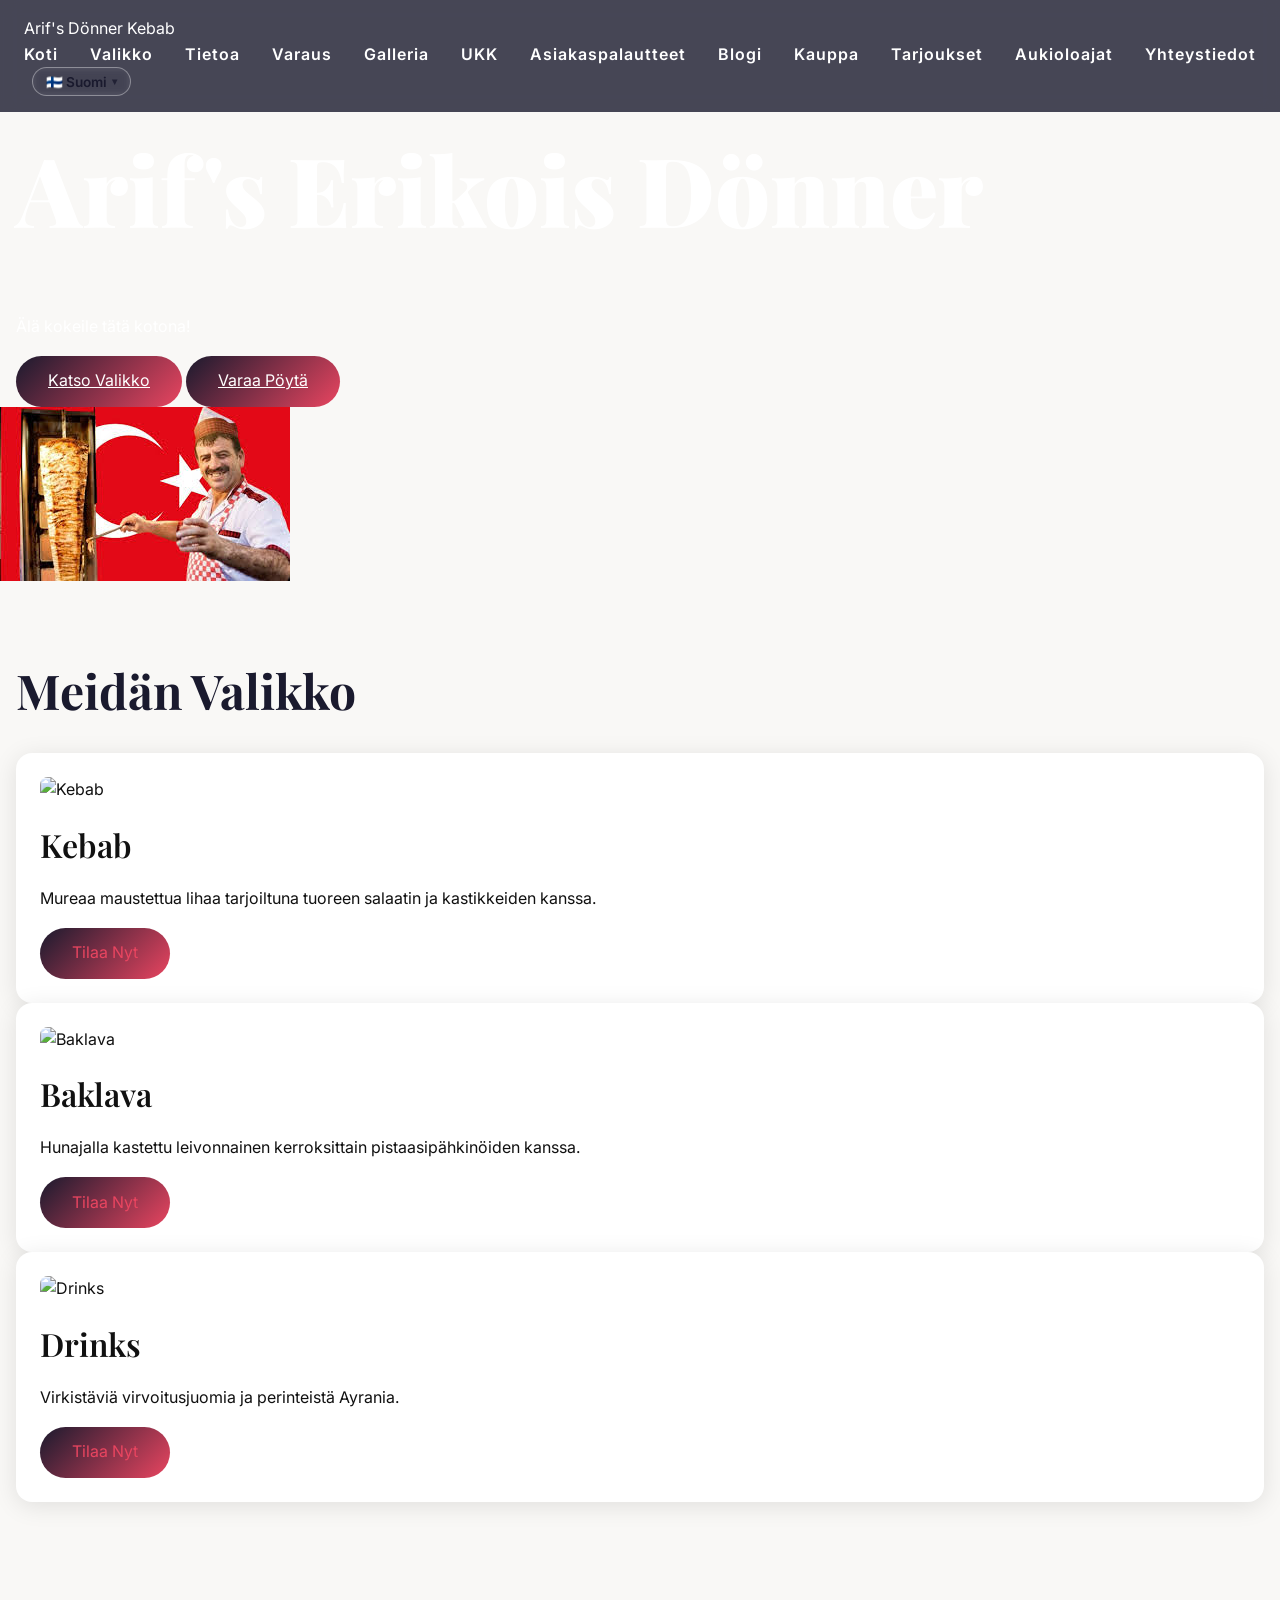
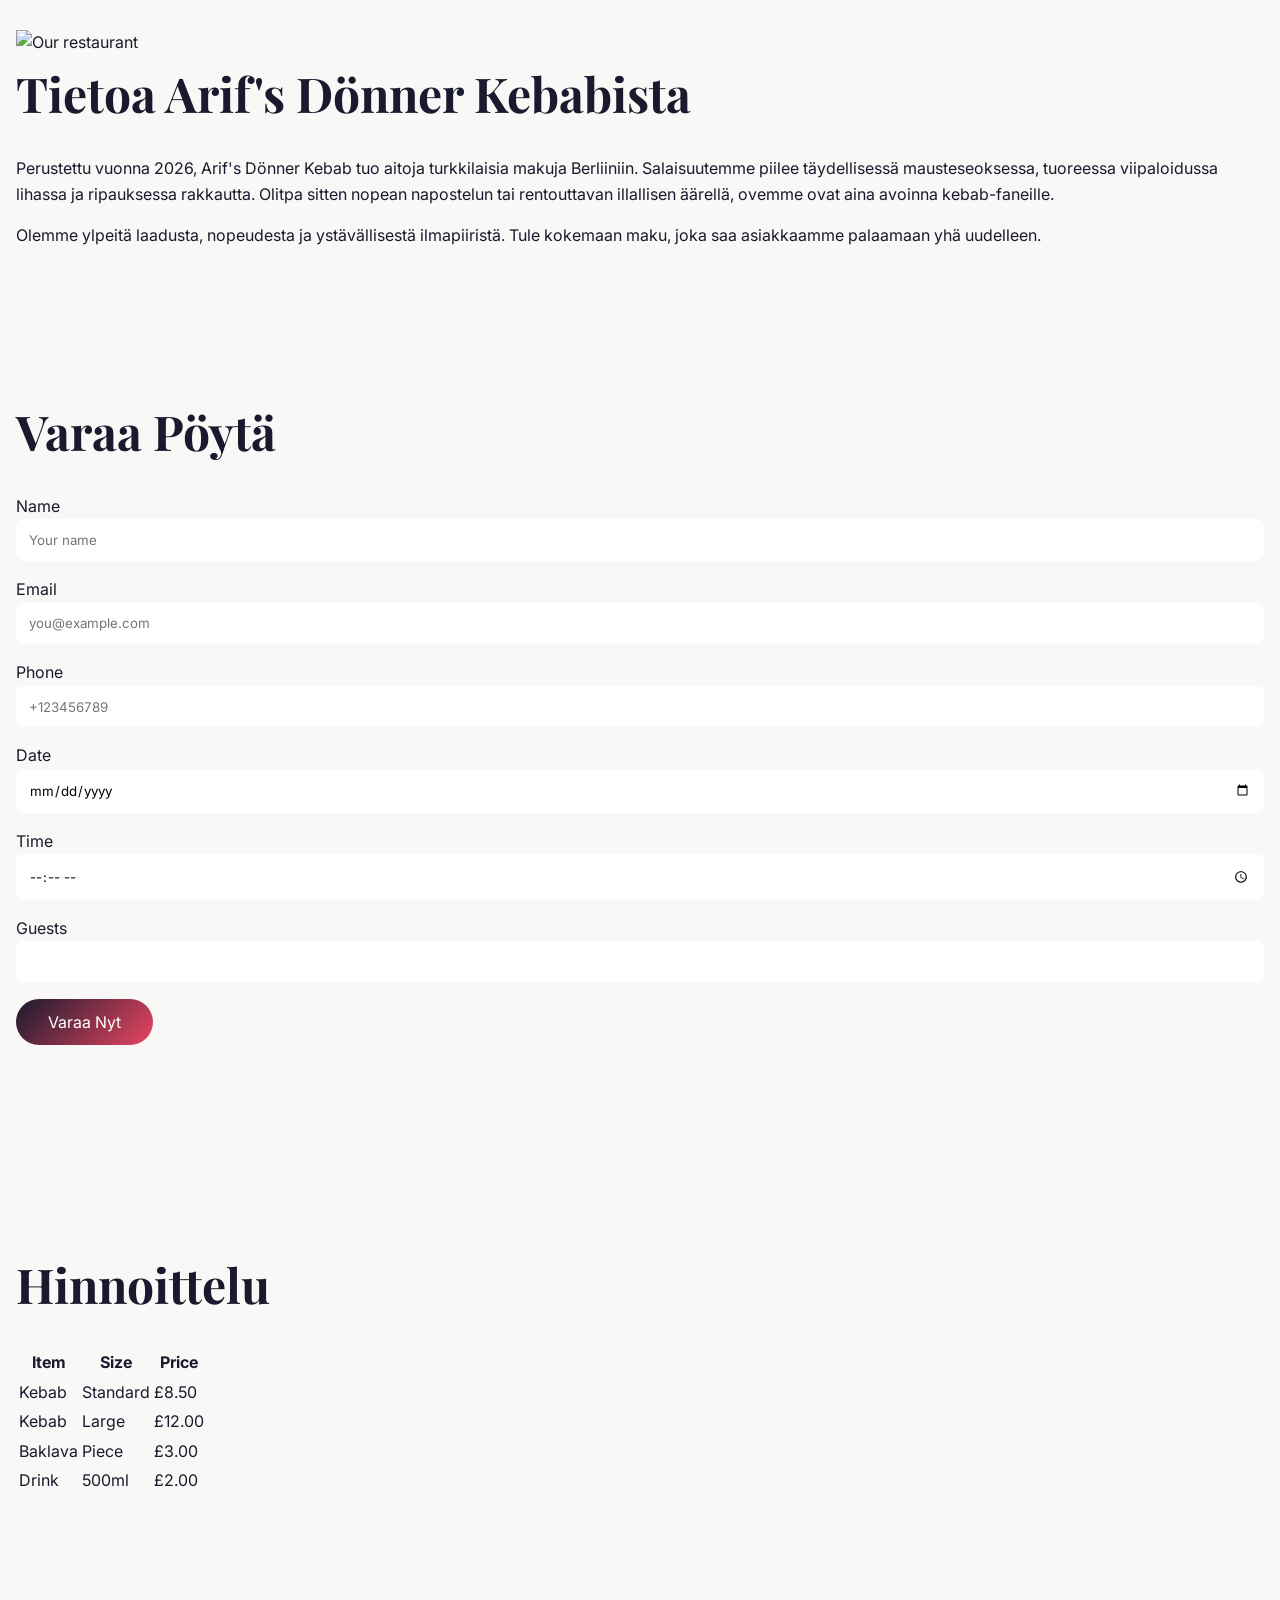
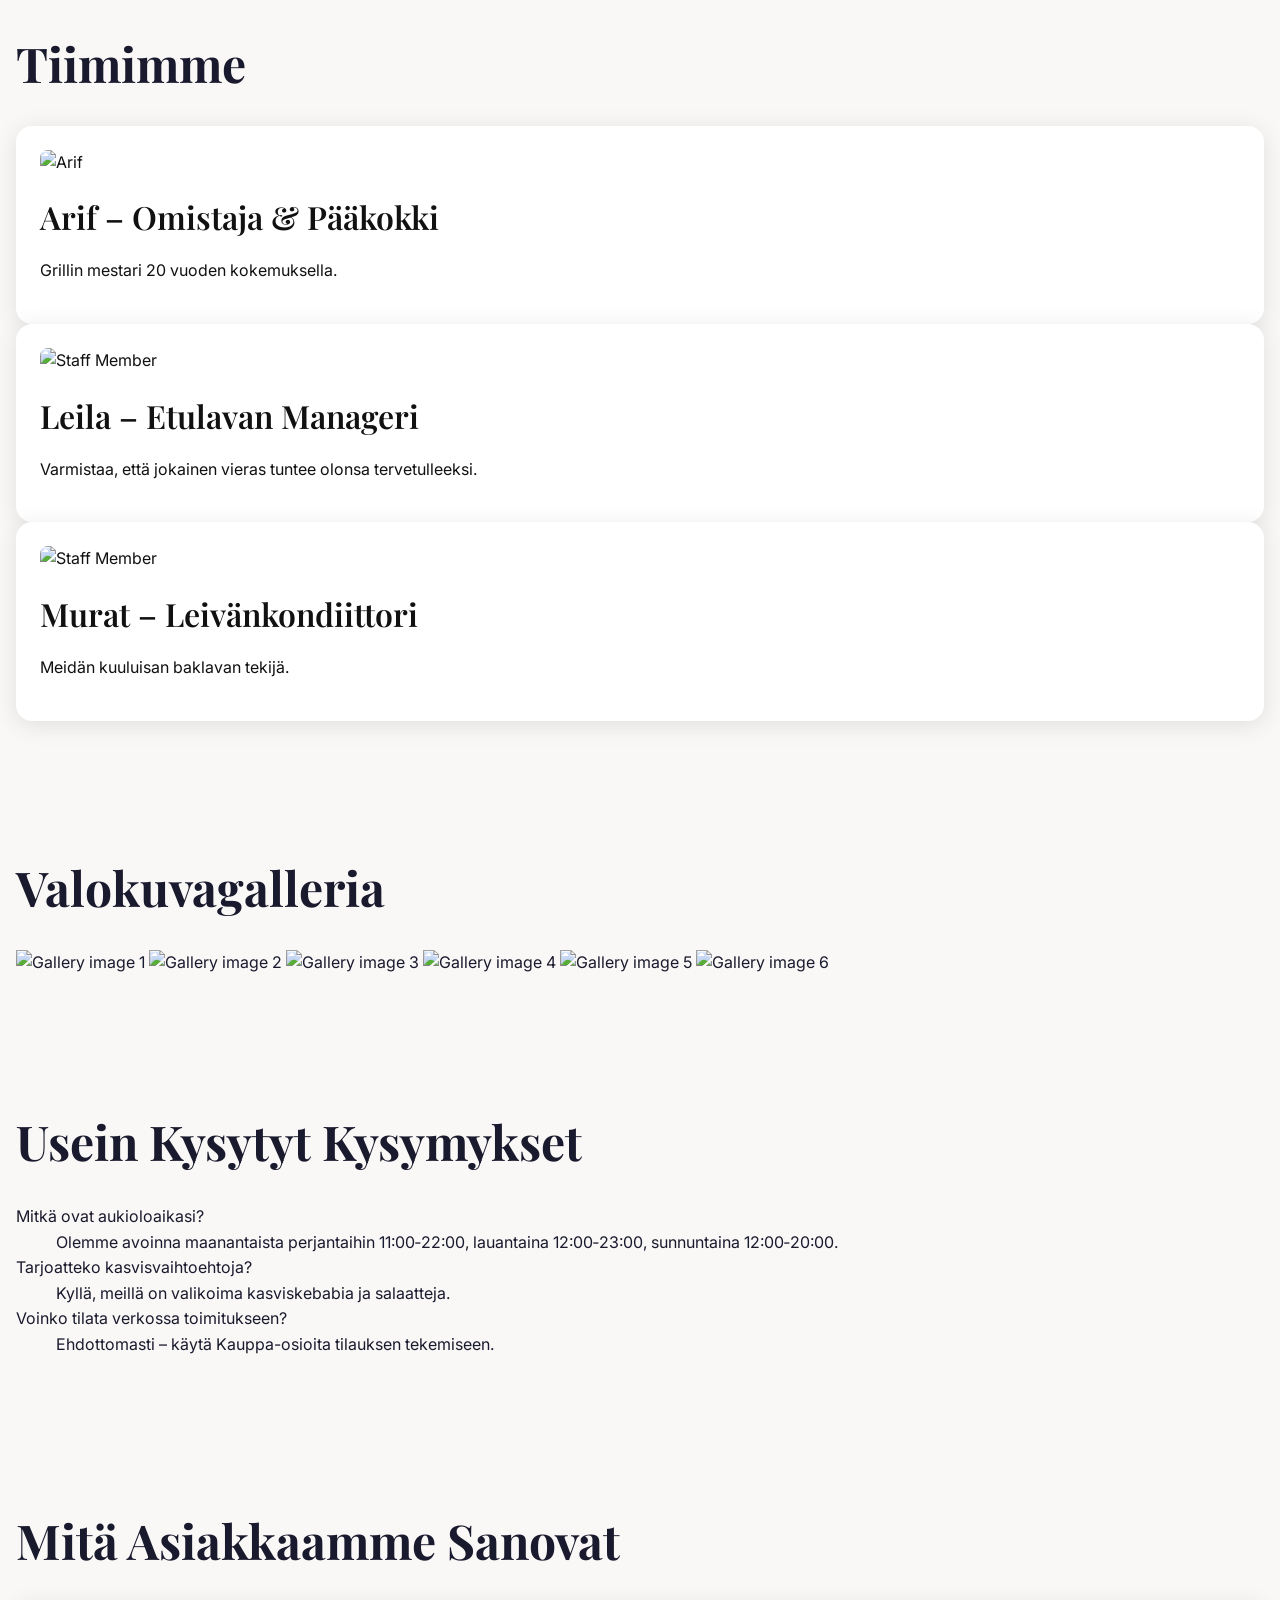
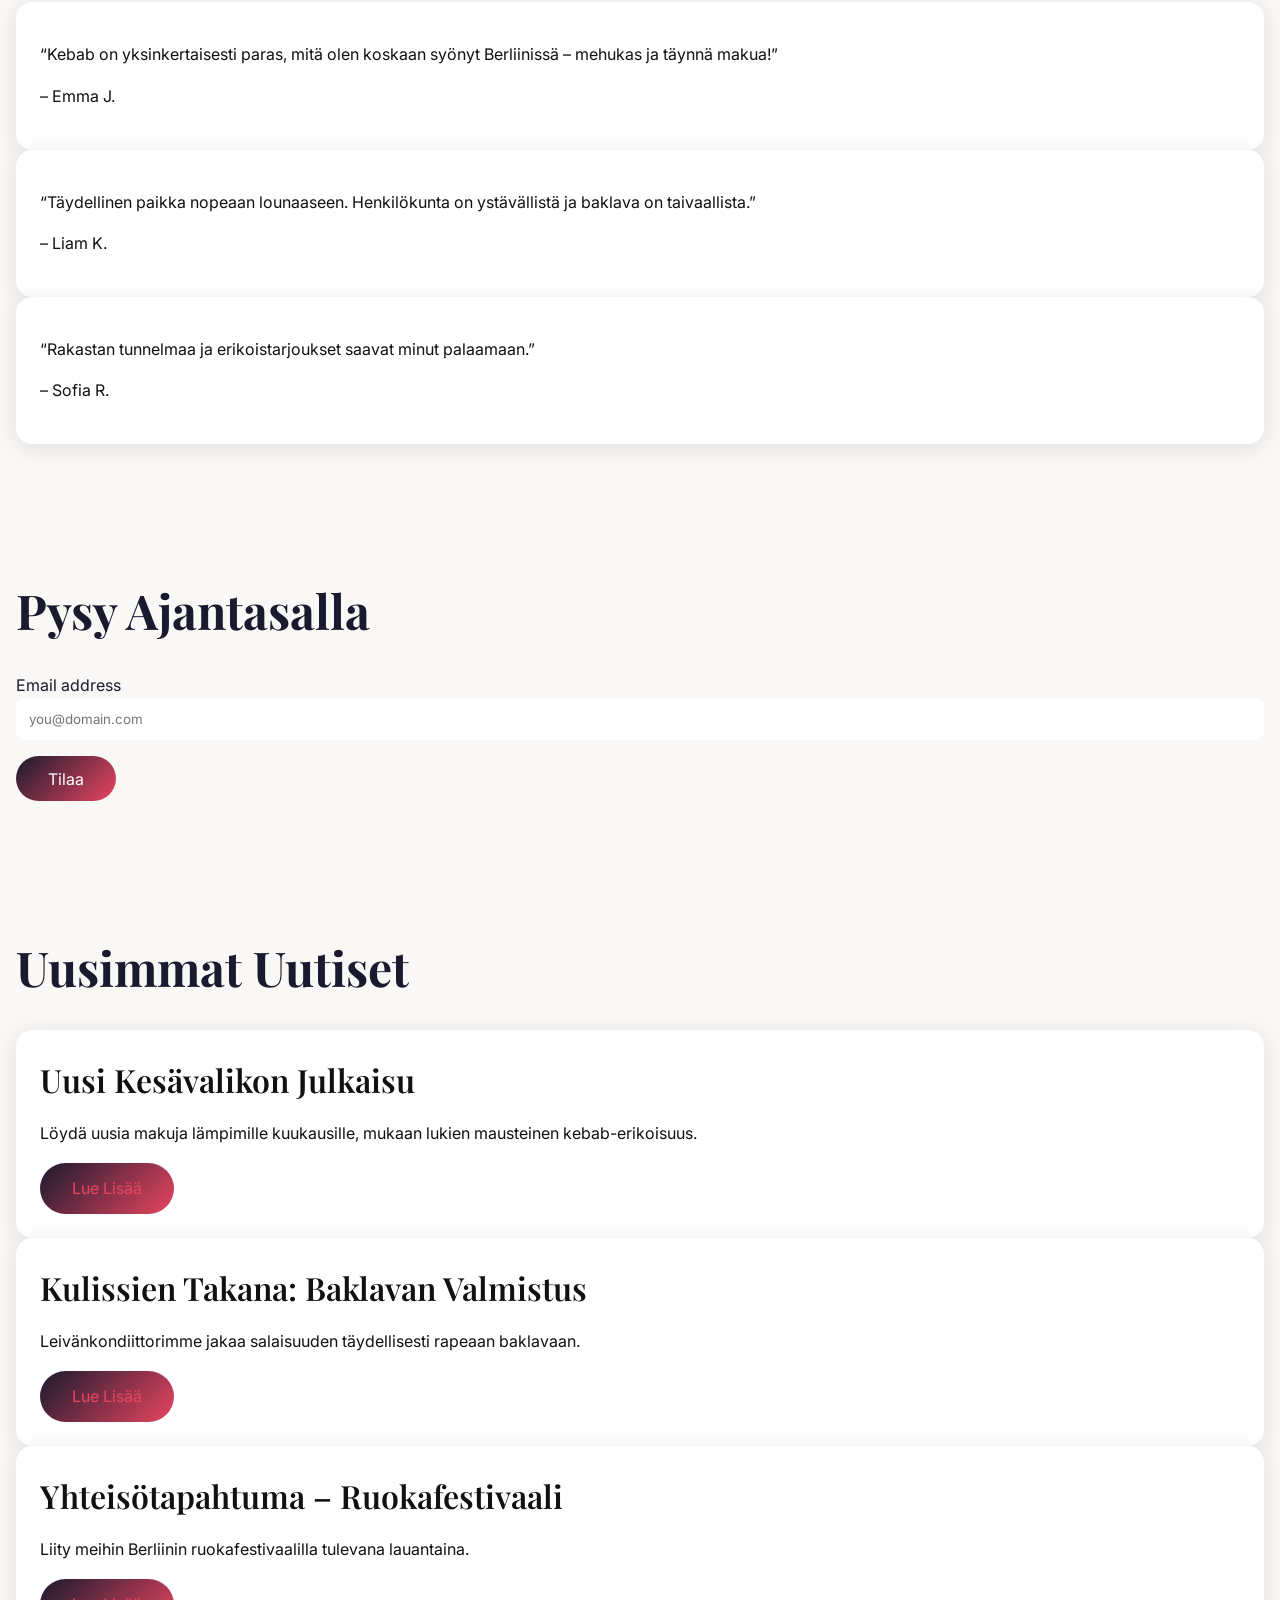
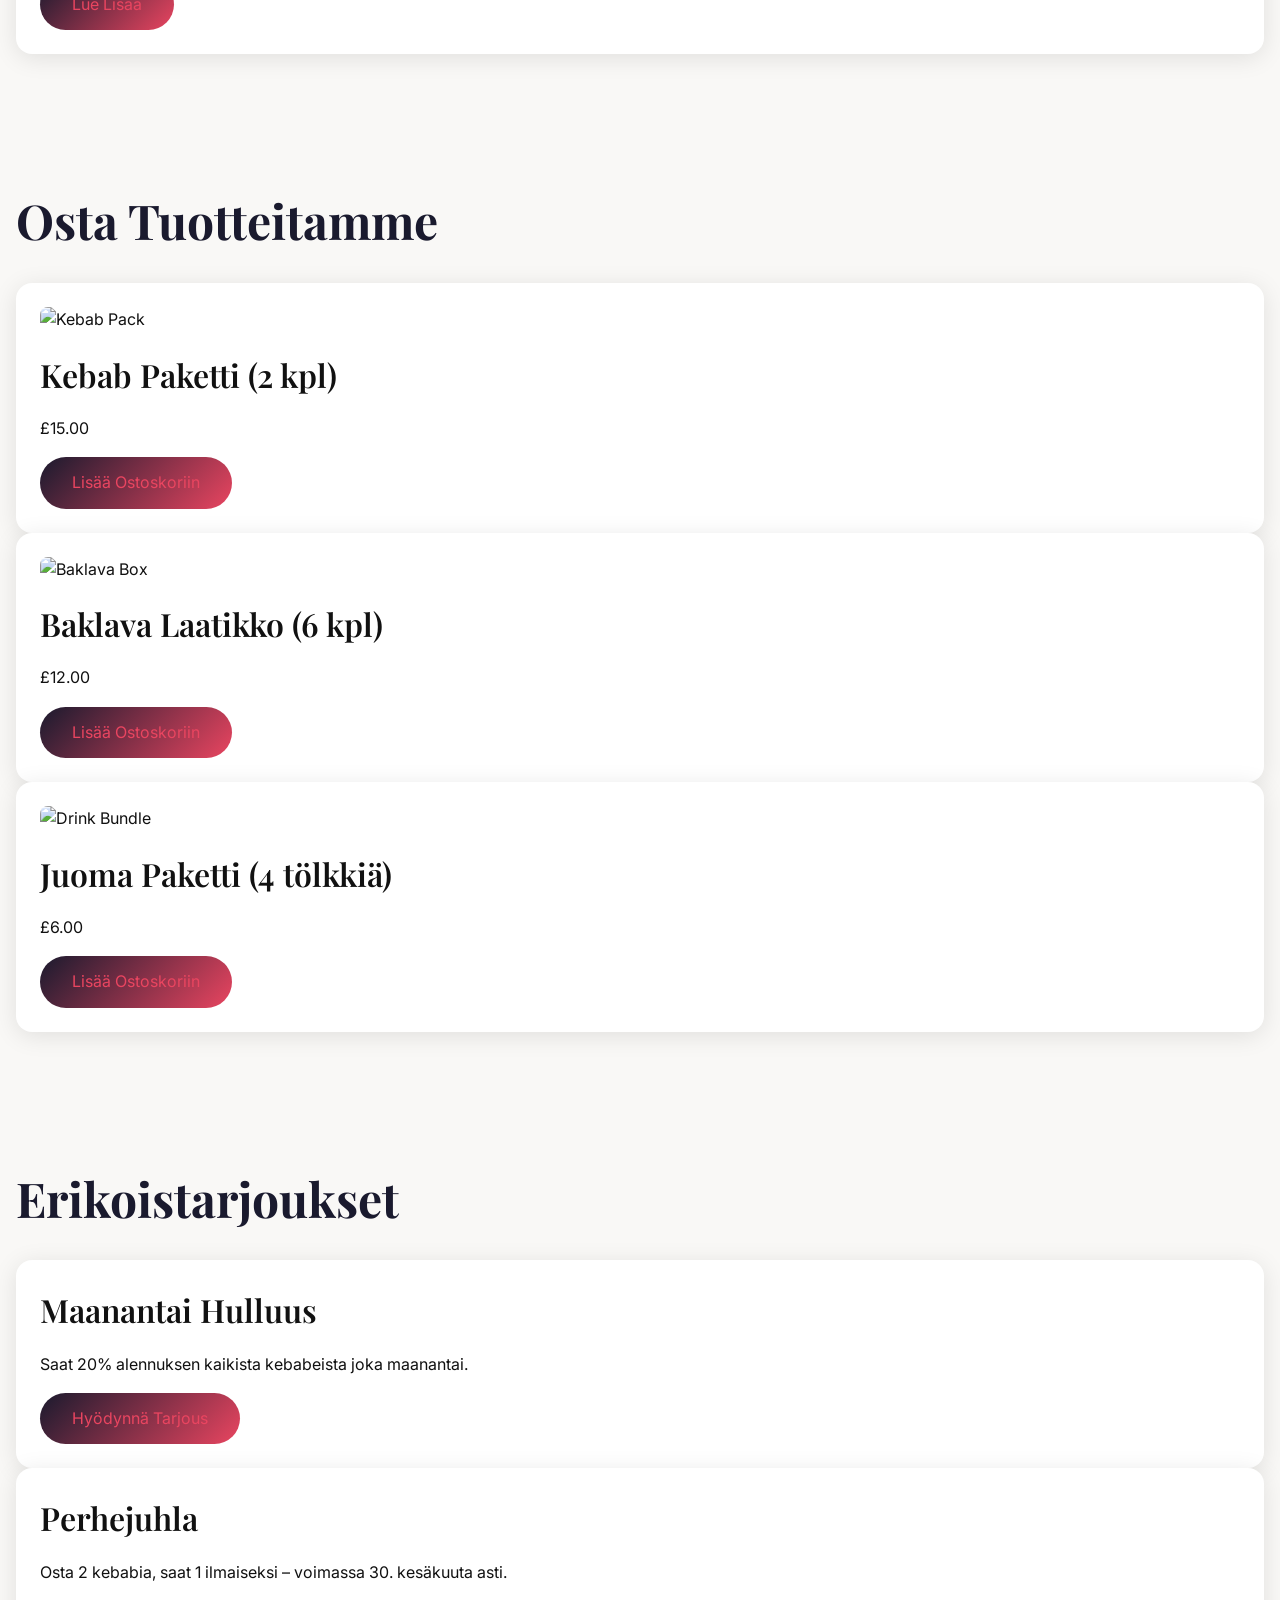
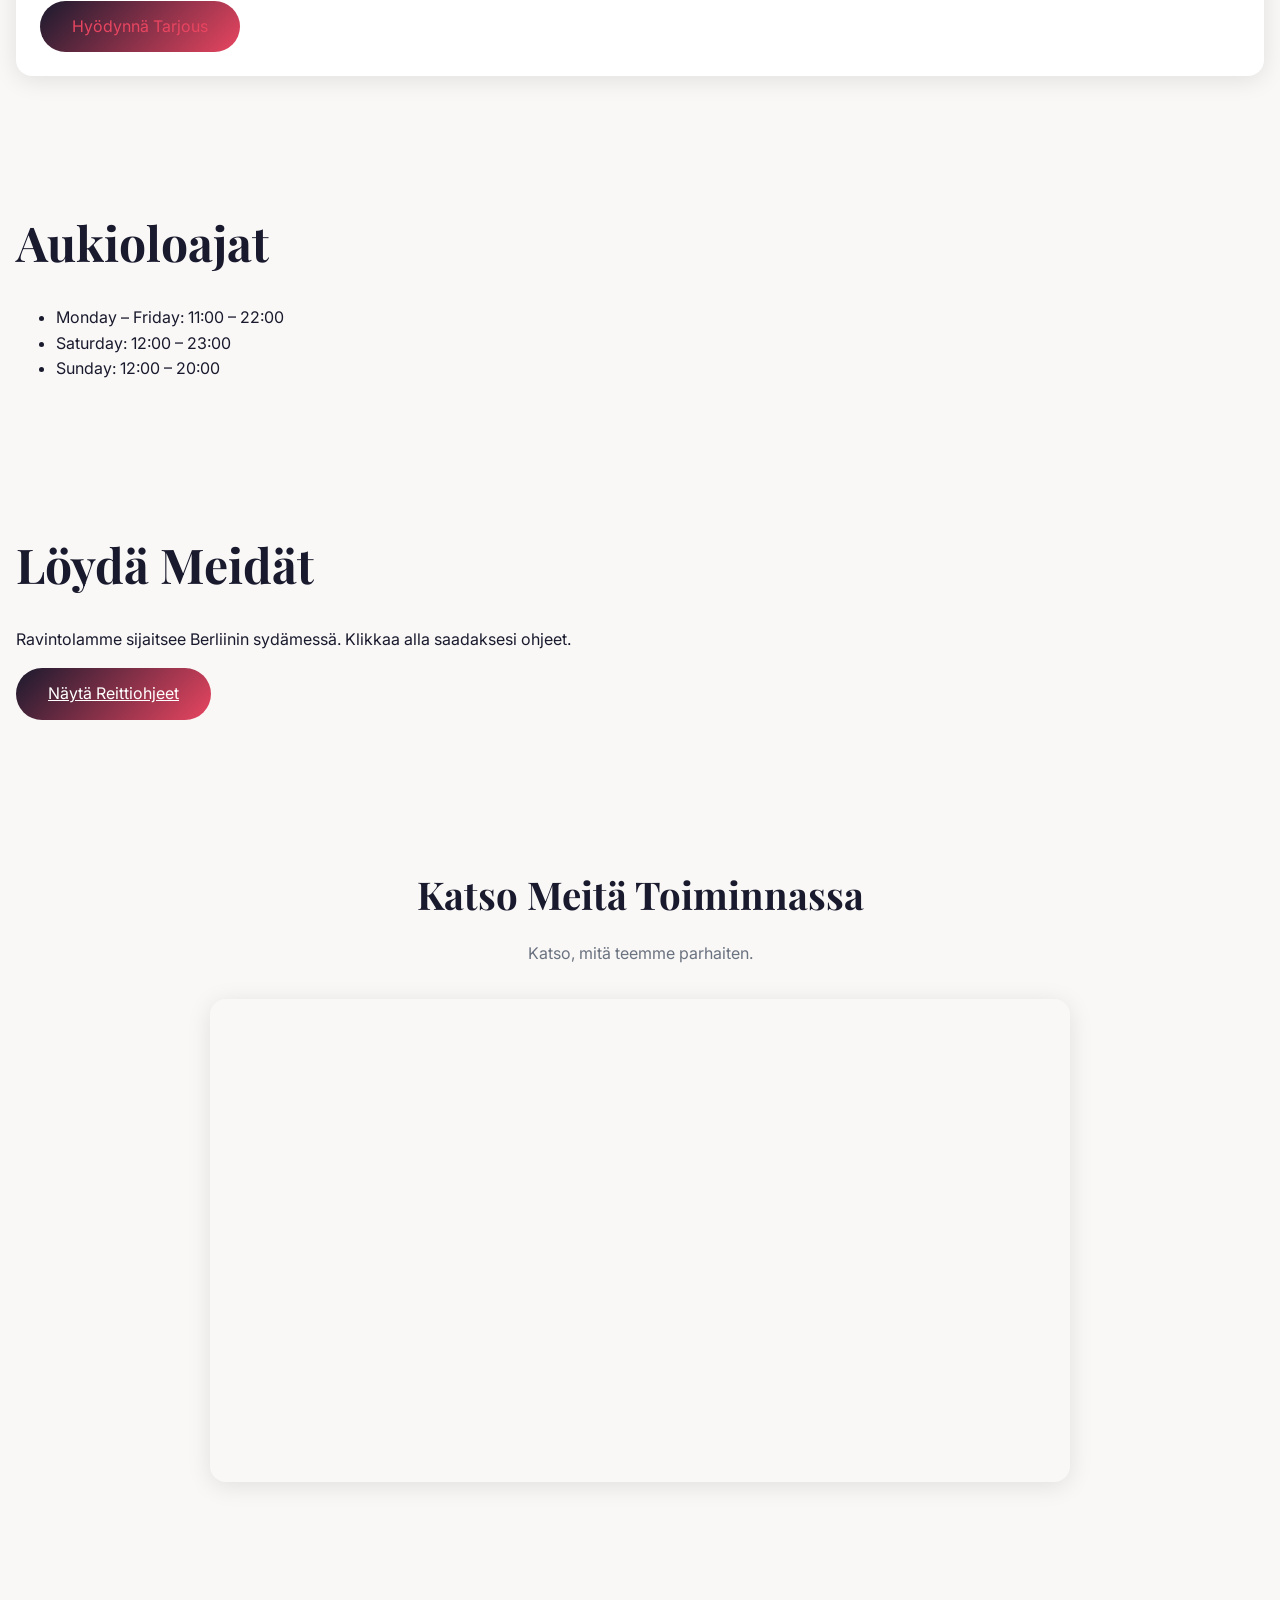
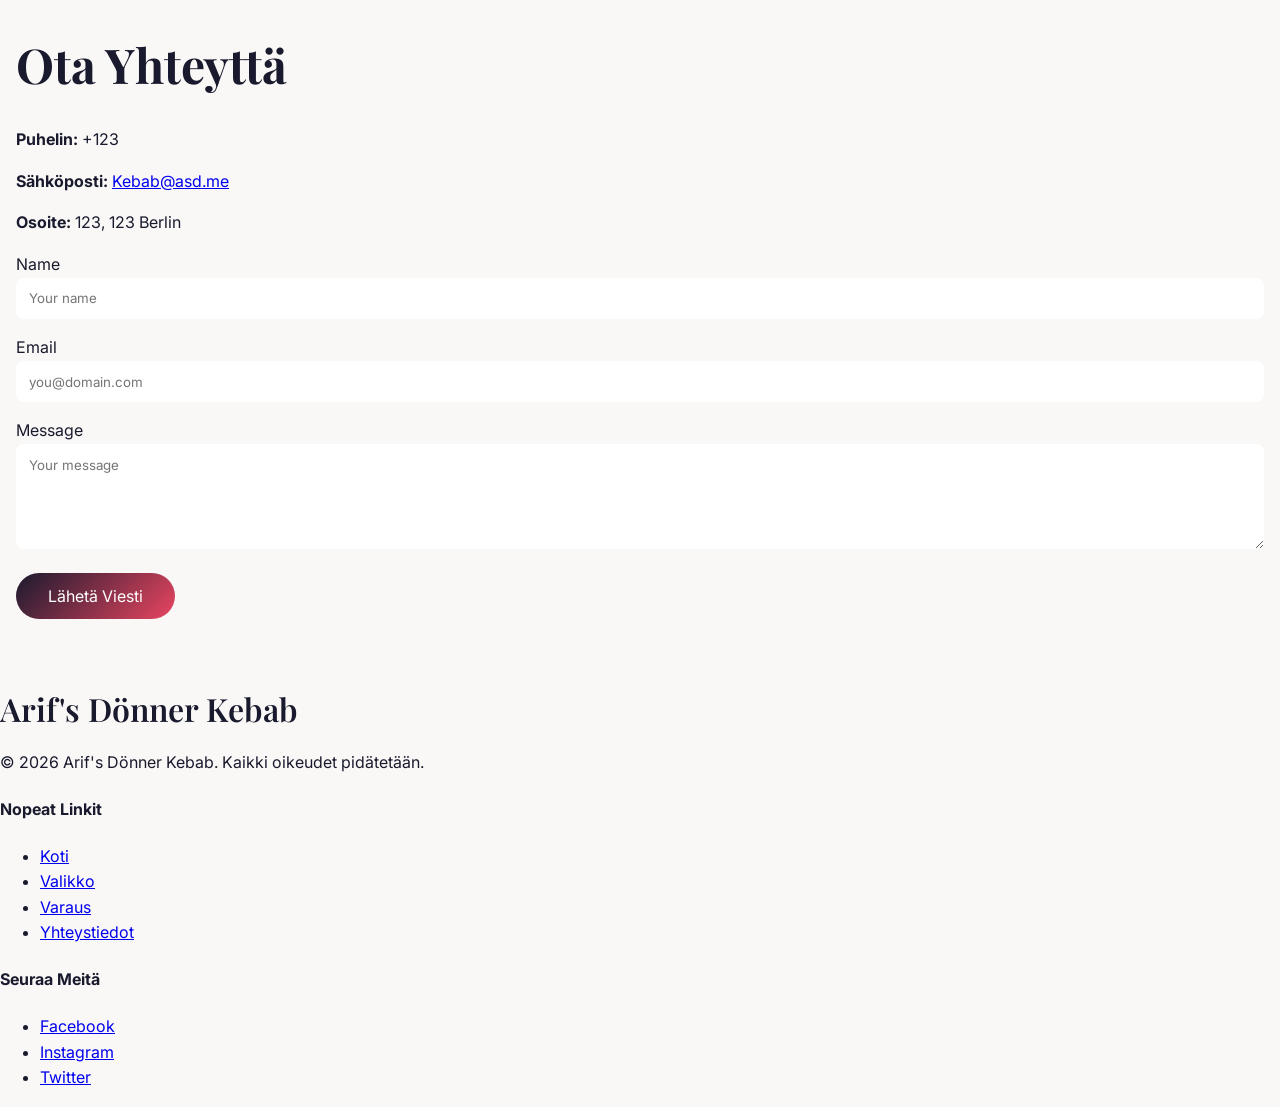
==== commit c70a7454: "deploy: update index-fi.html" ====
--- a/index-fi.html
+++ b/index-fi.html
@@ -6,39 +6,8 @@
 <title>Arif's Dönner Kebab</title>
 <link rel="stylesheet" href="style.css">
 <script src="script.js" defer></script>
-<style>
-/* Minimal inline styles for demonstration; assume style.css contains full styling */
-body,html{margin:0;padding:0;font-family:Arial,Helvetica,sans-serif;color:#fff}
-a{color:inherit;text-decoration:none}
-.sticky-nav{position:sticky;top:0;background:rgba(26,26,46,0.8);backdrop-filter:blur(10px);z-index:10;display:flex;justify-content:center;padding:1rem}
-.sticky-nav ul{list-style:none;display:flex;gap:2rem;margin:0;padding:0}
-.sticky-nav li{font-weight:600;letter-spacing:1px}
-.sticky-nav a{color:#fff;transition:color .3s}
-.sticky-nav a:hover{color:#E94560}
-.hero{position:relative;height:100vh;background:url('https://images.pexels.com/photos/37080266/pexels-photo-37080266.jpeg?auto=compress&cs=tinysrgb&w=1600&h=900&fit=crop&q=80') center/cover no-repeat}
-.hero::before{content:'';position:absolute;inset:0;background:rgba(22,33,62,0.7)}
-.hero-content{position:relative;z-index:1;max-width:1200px;margin:auto;top:50%;transform:translateY(-50%);text-align:center;padding:0 1rem}
-.hero h1{font-size:clamp(3rem,8vw,6rem);font-weight:900;margin-bottom:1rem}
-.hero p{font-size:1.2rem;margin-bottom:2rem}
-.pill-btn{display:inline-block;padding:0.8rem 2rem;background:#E94560;color:#fff;border-radius:9999px;margin:0.5rem;transition:background .3s}
-.pill-btn:hover{background:#c73b51}
-.section{padding:4rem 1rem}
-.section.bg-primary{background:#1A1A2E}
-.section.bg-secondary{background:#16213E}
-.section.bg-light{background:#f5f5f5;color:#111}
-.grid{display:grid;gap:2rem}
-.grid-3{grid-template-columns:repeat(auto-fit,minmax(250px,1fr))}
-.grid-2{grid-template-columns:repeat(auto-fit,minmax(300px,1fr))}
-.card{background:#fff;color:#111;padding:1.5rem;border-radius:12px;box-shadow:0 4px 6px rgba(0,0,0,0.1)}
-.card img{width:100%;height:auto;border-radius:8px}
-.footer{background:#111;padding:2rem 1rem;text-align:center;font-size:0.9rem}
-.footer a{color:#E94560}
-input, textarea{width:100%;padding:0.8rem;border:none;border-radius:4px;margin-bottom:1rem}
-button{background:#E94560;color:#fff;padding:0.8rem 2rem;border:none;border-radius:9999px;cursor:pointer}
-button:hover{background:#c73b51}
-</style>
 <meta name="description" content="Do not try this at home!">
-<meta name="keywords" content="Kebbab, Baklava">
+<meta name="keywords" content="Kebab, Baklava">
 <link rel="canonical" href="https://arifs-dnner-kebab.pages.dev">
 <meta property="og:type" content="website">
 <meta property="og:title" content="Arif's Dönner Kebab — Arif's special dönner">
@@ -67,295 +36,330 @@
 </script>
 </head>
 <body>
-<nav class="sticky-nav">
-<ul>
-<li><a href="#home">KOTI</a></li>
-<li><a href="#services">PALVELUT</a></li>
-<li><a href="#booking">VARAUKSET</a></li>
-<li><a href="#gallery">GALLERIA</a></li>
+<header class="sticky-nav">
+<nav class="glass-nav">
+<a href="#" class="logo">Arif's Dönner Kebab</a>
+<ul class="nav-links">
+<li><a href="#hero">Koti</a></li>
+<li><a href="#services">Valikko</a></li>
+<li><a href="#about">Tietoa</a></li>
+<li><a href="#booking">Varaus</a></li>
+<li><a href="#gallery">Galleria</a></li>
 <li><a href="#faq">UKK</a></li>
-<li><a href="#testimonials">ASIAKASARVOSTELUT</a></li>
-<li><a href="#newsletter">UUTISKIRJE</a></li>
-<li><a href="#map">KARTTA</a></li>
-<li><a href="#pricing">HINNAT</a></li>
-<li><a href="#team">TIIMI</a></li>
-<li><a href="#blog">BLOGI</a></li>
-<li><a href="#shop">KAUPPA</a></li>
-<li><a href="#offers">TARJOUKSET</a></li>
-<li><a href="#hours">AIKATAULU</a></li>
-<li><a href="#contact">YHTEYTTÄ</a></li>
+<li><a href="#testimonials">Asiakaspalautteet</a></li>
+<li><a href="#blog">Blogi</a></li>
+<li><a href="#shop">Kauppa</a></li>
+<li><a href="#promotions">Tarjoukset</a></li>
+<li><a href="#hours">Aukioloajat</a></li>
+<li><a href="#contact">Yhteystiedot</a></li>
 </ul>
 <div id="lang-sw" style="position:relative;display:flex;align-items:center;margin-left:.5rem;"><button onclick="var d=document.getElementById('lang-dd');d.style.display=d.style.display==='block'?'none':'block'" style="background:rgba(255,255,255,.15);border:1px solid rgba(255,255,255,.35);border-radius:999px;padding:.35rem .8rem;cursor:pointer;font-size:.85rem;font-weight:600;color:inherit;display:flex;align-items:center;gap:.35rem;backdrop-filter:blur(4px);">🇫🇮 Suomi <span style="font-size:.65rem;opacity:.8;">▾</span></button><div id="lang-dd" style="display:none;position:absolute;top:calc(100% + .5rem);right:0;background:#fff;border:1px solid #e5e7eb;border-radius:12px;box-shadow:0 4px 16px rgba(0,0,0,.15);overflow:hidden;min-width:130px;z-index:10000;"><a href="./index.html" style="display:flex;align-items:center;gap:.5rem;padding:.6rem 1rem;text-decoration:none;color:#1a1a2e;font-size:.875rem;font-weight:500;" onmouseover="this.style.background='#f3f4f6'" onmouseout="this.style.background=''">🇬🇧 English</a><a href="./index-hu.html" style="display:flex;align-items:center;gap:.5rem;padding:.6rem 1rem;text-decoration:none;color:#1a1a2e;font-size:.875rem;font-weight:500;" onmouseover="this.style.background='#f3f4f6'" onmouseout="this.style.background=''">🇭🇺 Magyar</a><a href="./index-sv.html" style="display:flex;align-items:center;gap:.5rem;padding:.6rem 1rem;text-decoration:none;color:#1a1a2e;font-size:.875rem;font-weight:500;" onmouseover="this.style.background='#f3f4f6'" onmouseout="this.style.background=''">🇸🇪 Svenska</a></div></div><script>document.addEventListener("click",function(e){var d=document.getElementById("lang-dd");if(d&&!e.target.closest("#lang-sw"))d.style.display="none";});</script>
 </nav>
-<section id="home" class="hero">
+</header>
+<section id="hero" class="hero-section">
+<div class="hero-bg" style="background-image:url('https://images.pexels.com/photos/37080266/pexels-photo-37080266.jpeg?auto=compress&cs=tinysrgb&w=1600&h=900&fit=crop&q=80');"></div>
+<div class="hero-overlay"></div>
 <div class="hero-content">
-<h1>Arif's Erikois Dönner</h1>
-<p>Aitoja turkkilaisia makuja Berliinin sydämessä – älä kokeile tätä kotona!</p>
-<a href="#booking" class="pill-btn">Varaa pöytä</a>
-<a href="#shop" class="pill-btn">Tilaa verkossa</a>
-</div>
-</section>
-<section id="services" class="section bg-light">
-<h2 style="text-align:center;margin-bottom:2rem;">Herkuttelumme</h2>
-<div class="grid grid-3">
-<div class="card">
+<h1 class="hero-title">Arif's Erikois Dönner</h1>
+<p class="hero-subtitle">Älä kokeile tätä kotona!</p>
+<div class="hero-cta">
+<a href="#menu" class="pill-btn">Katso Valikko</a>
+<a href="#booking" class="pill-btn accent">Varaa Pöytä</a>
+</div>
+</div>
+<img src="dönner_man_happy.jpeg" alt="Happy customer" class="hero-hero-img">
+</section>
+<section id="services" class="section services-section">
+<h2 class="section-title">Meidän Valikko</h2>
+<div class="cards-grid">
+<article class="card">
 <img src="https://images.pexels.com/photos/14457194/pexels-photo-14457194.jpeg?auto=compress&cs=tinysrgb&w=400&h=280&fit=crop&q=80" alt="Kebab">
-<h3>Kebabit</h3>
-<p>Mehevä, liekissä grillattu liha tarjoillaan tuoreen salaatin ja lämpimän leivän kanssa.</p>
-</div>
-<div class="card">
-<img src="https://images.pexels.com/photos/37080238/pexels-photo-37080238.jpeg?auto=compress&cs=tinysrgb&w=400&h=280&fit=crop&q=80" alt="Baklava">
+<h3>Kebab</h3>
+<p>Mureaa maustettua lihaa tarjoiltuna tuoreen salaatin ja kastikkeiden kanssa.</p>
+<a href="#shop" class="pill-btn small">Tilaa Nyt</a>
+</article>
+<article class="card">
+<img src="https://images.pexels.com/photos/25810607/pexels-photo-25810607.jpeg?auto=compress&cs=tinysrgb&w=400&h=280&fit=crop&q=80" alt="Baklava">
 <h3>Baklava</h3>
-<p>Kerrostettu leivonnainen hunajalla makeutetuilla pähkinöillä – täydellinen lopetus.</p>
-</div>
-<div class="card">
-<img src="https://images.pexels.com/photos/8813933/pexels-photo-8813933.jpeg?auto=compress&cs=tinysrgb&w=400&h=280&fit=crop&q=80" alt="Drinks">
-<h3>Juomat</h3>
-<p>Perinteinen turkkilainen tee, virvoitusjuomat ja valikoima viinejä.</p>
-</div>
-</div>
-</section>
-<section id="about" class="section bg-primary">
-<div class="grid grid-2" style="align-items:center;">
-<div>
+<p>Hunajalla kastettu leivonnainen kerroksittain pistaasipähkinöiden kanssa.</p>
+<a href="#shop" class="pill-btn small">Tilaa Nyt</a>
+</article>
+<article class="card">
+<img src="https://images.pexels.com/photos/4113660/pexels-photo-4113660.jpeg?auto=compress&cs=tinysrgb&w=400&h=280&fit=crop&q=80" alt="Drinks">
+<h3>Drinks</h3>
+<p>Virkistäviä virvoitusjuomia ja perinteistä Ayrania.</p>
+<a href="#shop" class="pill-btn small">Tilaa Nyt</a>
+</article>
+</div>
+</section>
+<section id="about" class="section about-section">
+<div class="about-grid">
+<div class="about-image">
+<img src="https://images.pexels.com/photos/37080238/pexels-photo-37080238.jpeg?auto=compress&cs=tinysrgb&w=700&h=500&fit=crop&q=80" alt="Our restaurant">
+</div>
+<div class="about-text">
 <h2>Tietoa Arif's Dönner Kebabista</h2>
-<p>Arif perusti vuonna 2026 ravintolamme, joka tuo aitoja turkkilaisia katukeittiömakuja Berliiniin. Jokainen annos on valmistettu intohimolla ja tuoreimmilla raaka-aineilla.</p>
-<p>Missiomme on yksinkertainen – tarjota unohtumattomia makuja, jotka saavat sinut palaamaan uudelleen.</p>
-</div>
-<div>
-<img src="https://images.pexels.com/photos/25570429/pexels-photo-25570429.jpeg?auto=compress&cs=tinysrgb&w=700&h=500&fit=crop&q=80" alt="Restaurant interior">
-</div>
-</div>
-</section>
-<section id="booking" class="section bg-light">
-<h2 style="text-align:center;">Varaa pöytäsi</h2>
-<div class="grid grid-2" style="max-width:800px;margin:auto;">
-<div class="card">
-<h3>Verkko varaus</h3>
-<p>Valitse päivämäärä, aika ja ryhmän koko – vahvistamme välittömästi.</p>
-<a href="#" class="pill-btn">Varaa nyt</a>
-</div>
-<div class="card">
-<h3>Puhelinvaraukset</h3>
-<p>Soita meille <strong>+123</strong> erityispyyntöjen osalta.</p>
-<p>Avoinna päivittäin klo 12:00–23:00.</p>
-</div>
-</div>
-</section>
-<section id="gallery" class="section bg-secondary">
-<h2 style="text-align:center;margin-bottom:2rem;">Kuvagalleria</h2>
-<div class="grid grid-3">
-<img src="https://images.pexels.com/photos/7301037/pexels-photo-7301037.jpeg?auto=compress&cs=tinysrgb&w=600&h=400&fit=crop&q=80" alt="Gallery image 1">
-<img src="https://images.pexels.com/photos/12889677/pexels-photo-12889677.jpeg?auto=compress&cs=tinysrgb&w=600&h=400&fit=crop&q=80" alt="Gallery image 2">
-<img src="https://images.pexels.com/photos/7340982/pexels-photo-7340982.jpeg?auto=compress&cs=tinysrgb&w=600&h=400&fit=crop&q=80" alt="Gallery image 3">
-<img src="https://images.pexels.com/photos/25570427/pexels-photo-25570427.jpeg?auto=compress&cs=tinysrgb&w=600&h=400&fit=crop&q=80" alt="Gallery image 4">
-<img src="https://images.pexels.com/photos/37028501/pexels-photo-37028501.jpeg?auto=compress&cs=tinysrgb&w=600&h=400&fit=crop&q=80" alt="Gallery image 5">
-<img src="https://images.pexels.com/photos/6459331/pexels-photo-6459331.jpeg?auto=compress&cs=tinysrgb&w=600&h=400&fit=crop&q=80" alt="Gallery image 6">
-</div>
-</section>
-<section id="faq" class="section bg-light">
-<h2 style="text-align:center;margin-bottom:2rem;">Usein Kysytyt Kysymykset</h2>
-<div class="grid grid-2">
-<div class="card">
-<h3>Tarjoatteko kasvisvaihtoehtoja?</h3>
-<p>Kyllä, meillä on herkullinen falafelwrap ja sekoitettuja kasvisannoksia.</p>
-</div>
-<div class="card">
-<h3>Voinko järjestää yksityistapahtuman?</h3>
-<p>Ehdottomasti – ota yhteyttä räätälöidyistä menuista ja istumajärjestelyistä.</p>
-</div>
-<div class="card">
-<h3>Tarjoatteko noutoruokaa?</h3>
-<p>Kaikki annoksemme ovat saatavilla nopeaan noutoon tai toimitukseen.</p>
-</div>
-<div class="card">
-<h3>Onko ravintola pyörätuolille esteetön?</h3>
-<p>Kyllä, sisäänkäynti ja ruokailutila ovat täysin esteettömiä.</p>
-</div>
-</div>
-</section>
-<section id="testimonials" class="section bg-primary">
-<h2 style="text-align:center;margin-bottom:2rem;">Mitä asiakkaamme sanovat</h2>
-<div class="grid grid-3">
-<div class="card">
-<p>"Kebab on yksinkertaisesti paras Berliinissä – mehevä, maukas ja täydellisesti maustettu!"</p>
-<p><strong>Emma L.</strong></p>
-</div>
-<div class="card">
-<p>"Piilotettu helmi! Baklava suli suussani. Suosittelen lämpimästi."</p>
-<p><strong>Johan S.</strong></p>
-</div>
-<div class="card">
-<p>"Ystävällinen henkilökunta ja kodikas tunnelma. Täydellinen rentoon illalliselle."</p>
-<p><strong>Laura M.</strong></p>
-</div>
-</div>
-</section>
-<section id="newsletter" class="section bg-light">
-<h2 style="text-align:center;margin-bottom:2rem;">Pysy ajan tasalla</h2>
-<div style="max-width:500px;margin:auto;text-align:center;">
-<p>Tilaa saadaksesi viimeisimmät tarjoukset ja tapahtumat.</p>
-<form>
-<input type="email" placeholder="Your email address" required>
-<button type="submit">Tilaa</button>
+<p>Perustettu vuonna 2026, Arif's Dönner Kebab tuo aitoja turkkilaisia makuja Berliiniin. Salaisuutemme piilee täydellisessä mausteseoksessa, tuoreessa viipaloidussa lihassa ja ripauksessa rakkautta. Olitpa sitten nopean napostelun tai rentouttavan illallisen äärellä, ovemme ovat aina avoinna kebab-faneille.</p>
+<p>Olemme ylpeitä laadusta, nopeudesta ja ystävällisestä ilmapiiristä. Tule kokemaan maku, joka saa asiakkaamme palaamaan yhä uudelleen.</p>
+</div>
+</div>
+</section>
+<section id="booking" class="section booking-section">
+<h2 class="section-title">Varaa Pöytä</h2>
+<form class="booking-form">
+<label>
+Name
+<input type="text" name="name" placeholder="Your name" required>
+</label>
+<label>
+Email
+<input type="email" name="email" placeholder="you@example.com" required>
+</label>
+<label>
+Phone
+<input type="tel" name="phone" placeholder="+123456789" required>
+</label>
+<label>
+Date
+<input type="date" name="date" required>
+</label>
+<label>
+Time
+<input type="time" name="time" required>
+</label>
+<label>
+Guests
+<input type="number" name="guests" min="1" max="20" required>
+</label>
+<button type="submit" class="pill-btn accent">Varaa Nyt</button>
 </form>
-</div>
-</section>
-<section id="map" class="section bg-secondary">
-<h2 style="text-align:center;margin-bottom:2rem;">Löydä meidät</h2>
-<div class="grid grid-2" style="max-width:800px;margin:auto;">
-<div class="card">
-<h3>Osoite</h3>
-<p>123, Berlin, Germany</p>
-<p>Phone: +123</p>
-<p>Email: <a href="mailto:Kebab@asd.me">Kebab@asd.me</a></p>
-<a href="#" class="pill-btn">Hae reitti</a>
-</div>
-<div class="card">
-<h3>Sijainti</h3>
-<a href="#" class="pill-btn">Avaa kartassa</a>
-</div>
-</div>
-</section>
-<section id="pricing" class="section bg-light">
-<h2 style="text-align:center;margin-bottom:2rem;">Ruokalistan hinnat</h2>
-<div class="grid grid-3" style="max-width:900px;margin:auto;">
-<div class="card">
-<h3>Kebabit</h3>
-<p>Classic Döner – £6.50</p>
-<p>Spicy Chicken – £7.00</p>
-<p>Veggie Falafel – £6.00</p>
-</div>
-<div class="card">
-<h3>Baklava</h3>
-<p>Regular Piece – £3.00</p>
-<p>Family Tray – £12.00</p>
-</div>
-<div class="card">
-<h3>Juomat</h3>
-<p>Turkish Tea – £2.00</p>
-<p>Soda – £2.50</p>
-<p>Wine (Glass) – £4.50</p>
-</div>
-</div>
-</section>
-<section id="team" class="section bg-primary">
-<h2 style="text-align:center;margin-bottom:2rem;">Tapaa tiimi</h2>
-<div class="grid grid-3" style="max-width:900px;margin:auto;">
-<div class="card">
-<img src="dönner_man_happy.jpeg" alt="Arif" style="border-radius:50%;height:200px;width:200px;object-fit:cover;margin:auto;">
+</section>
+<section id="pricing" class="section pricing-section">
+<h2 class="section-title">Hinnoittelu</h2>
+<table class="pricing-table">
+<thead>
+<tr>
+<th>Item</th>
+<th>Size</th>
+<th>Price</th>
+</tr>
+</thead>
+<tbody>
+<tr>
+<td>Kebab</td>
+<td>Standard</td>
+<td>£8.50</td>
+</tr>
+<tr>
+<td>Kebab</td>
+<td>Large</td>
+<td>£12.00</td>
+</tr>
+<tr>
+<td>Baklava</td>
+<td>Piece</td>
+<td>£3.00</td>
+</tr>
+<tr>
+<td>Drink</td>
+<td>500ml</td>
+<td>£2.00</td>
+</tr>
+</tbody>
+</table>
+</section>
+<section id="team" class="section team-section">
+<h2 class="section-title">Tiimimme</h2>
+<div class="cards-grid">
+<article class="card staff-card">
+<img src="https://images.pexels.com/photos/12193823/pexels-photo-12193823.jpeg?auto=compress&cs=tinysrgb&w=300&h=300&fit=crop&q=80" alt="Arif">
 <h3>Arif – Omistaja & Pääkokki</h3>
-<p>Intohimoinen aitoihin turkkilaisiin ruokiin ja jokaisen kebabin hiomiseen.</p>
-</div>
-<div class="card">
-<img src="https://images.pexels.com/photos/33642483/pexels-photo-33642483.jpeg?auto=compress&cs=tinysrgb&w=400&h=400&fit=crop&q=80" alt="Staff 2" style="border-radius:50%;height:200px;width:200px;object-fit:cover;margin:auto;">
-<h3>Lena – Johtaja</h3>
-<p>Varmistaa sujuvan ruokailukokemuksen ja hoitaa kaikki varaukset.</p>
-</div>
-<div class="card">
-<img src="https://images.pexels.com/photos/18824002/pexels-photo-18824002.jpeg?auto=compress&cs=tinysrgb&w=400&h=400&fit=crop&q=80" alt="Staff 3" style="border-radius:50%;height:200px;width:200px;object-fit:cover;margin:auto;">
-<h3>Mark – Apulaiskokki</h3>
-<p>Erikoistunut luomaan meidän tunnusomaisia kastikkeita ja lisukkeita.</p>
-</div>
-</div>
-</section>
-<section id="blog" class="section bg-light">
-<h2 style="text-align:center;margin-bottom:2rem;">Uusimmat uutiset</h2>
-<div class="grid grid-3">
-<div class="card">
-<h3>Uusi kesämenun lanseeraus</h3>
-<p>Tutustu tuoreisiin makuihin ja kausikohtaisiin erikoisuuksiin, saatavilla kesäkuusta alkaen.</p>
-<a href="#" class="pill-btn">Lue lisää</a>
-</div>
-<div class="card">
-<h3>Live-musiikki perjantaisin</h3>
-<p>Nauti live-turkkilaisesta musiikista joka perjantai-ilta ruokailun aikana.</p>
-<a href="#" class="pill-btn">Lue lisää</a>
-</div>
-<div class="card">
-<h3>Yhteisön hyväntekeväisyystapahtuma</h3>
-<p>Tuetaan paikallisia hyväntekeväisyysjärjestöjä – osa tuotoista menee hyviin tarkoituksiin.</p>
-<a href="#" class="pill-btn">Lue lisää</a>
-</div>
-</div>
-</section>
-<section id="shop" class="section bg-secondary">
-<h2 style="text-align:center;margin-bottom:2rem;">Osta suosikkimme</h2>
-<div class="grid grid-3" style="max-width:900px;margin:auto;">
-<div class="card">
-<img src="https://images.pexels.com/photos/6419732/pexels-photo-6419732.jpeg?auto=compress&cs=tinysrgb&w=400&h=280&fit=crop&q=80" alt="Kebab Pack">
-<h3>Kebab-ateria paketti</h3>
-<p>£15.99 – Sisältää kebabin, lisäsalaatin ja juoman.</p>
-<a href="#" class="pill-btn">Osta nyt</a>
-</div>
-<div class="card">
-<img src="https://images.pexels.com/photos/31648205/pexels-photo-31648205.jpeg?auto=compress&cs=tinysrgb&w=400&h=280&fit=crop&q=80" alt="Baklava Box">
-<h3>Baklava lahjapakkaus</h3>
-<p>£25.00 – Täydellinen jaettavaksi.</p>
-<a href="#" class="pill-btn">Osta nyt</a>
-</div>
-<div class="card">
-<img src="https://images.pexels.com/photos/27025525/pexels-photo-27025525.jpeg?auto=compress&cs=tinysrgb&w=400&h=280&fit=crop&q=80" alt="Spice Mix">
-<h3>Taloon mausteseos</h3>
-<p>£8.50 – Tuo maku kotiin.</p>
-<a href="#" class="pill-btn">Osta nyt</a>
-</div>
-</div>
-</section>
-<section id="offers" class="section bg-light">
-<h2 style="text-align:center;margin-bottom:2rem;">Erikoistarjoukset</h2>
-<div class="grid grid-2" style="max-width:800px;margin:auto;">
-<div class="card">
-<h3>Iloinen tunti – 17–19</h3>
-<p>Kaikki kebabit 20% alennuksella. Nauti juoma talolta.</p>
-</div>
-<div class="card">
-<h3>Viikonlopun perhepaketti</h3>
-<p>Osta kaksi kebabia, saat ilmaisen baklavan viipaleen.</p>
-</div>
-</div>
-</section>
-<section id="hours" class="section bg-primary">
-<h2 style="text-align:center;margin-bottom:2rem;">Aukioloajat</h2>
-<div class="grid grid-2" style="max-width:600px;margin:auto;">
-<div class="card">
-<h3>Maanantai – Torstai</h3>
-<p>12:00 – 23:00</p>
-</div>
-<div class="card">
-<h3>Perjantai – Sunnuntai</h3>
-<p>12:00 – 00:00</p>
-</div>
-</div>
-</section>
-<section id="youtube" style="padding:5rem 1rem;background:var(--bg,#f9f8f6);text-align:center;"><div style="max-width:860px;margin:0 auto;"><h2 style="font-size:clamp(1.6rem,3vw,2.4rem);font-weight:700;margin-bottom:1rem;color:var(--text,#1a1a2e);">Katso meitä toiminnassa</h2><p style="color:var(--muted,#6b7280);margin-bottom:2rem;">Katso, mitä teemme parhaiten.</p><div style="position:relative;padding-bottom:56.25%;height:0;overflow:hidden;border-radius:var(--radius,16px);box-shadow:var(--shadow,0 4px 24px rgba(0,0,0,.10));"><iframe src="https://www.youtube.com/embed/3pbjuDY3xGo?feature=oembed" style="position:absolute;top:0;left:0;width:100%;height:100%;" frameborder="0" allowfullscreen allow="accelerometer; autoplay; clipboard-write; encrypted-media; gyroscope; picture-in-picture" referrerpolicy="strict-origin-when-cross-origin"></iframe></div></div></section>
-<section id="contact" class="section bg-light">
-<h2 style="text-align:center;margin-bottom:2rem;">Ota yhteyttä</h2>
-<div class="grid grid-2" style="max-width:800px;margin:auto;">
-<div class="card">
-<h3>Lähetä meille viesti</h3>
-<form>
-<input type="text" placeholder="Your name" required>
-<input type="email" placeholder="Your email" required>
-<textarea rows="4" placeholder="Your message" required></textarea>
-<button type="submit">Lähetä viesti</button>
+<p>Grillin mestari 20 vuoden kokemuksella.</p>
+</article>
+<article class="card staff-card">
+<img src="https://images.pexels.com/photos/3769740/pexels-photo-3769740.jpeg?auto=compress&cs=tinysrgb&w=300&h=300&fit=crop&q=80" alt="Staff Member">
+<h3>Leila – Etulavan Manageri</h3>
+<p>Varmistaa, että jokainen vieras tuntee olonsa tervetulleeksi.</p>
+</article>
+<article class="card staff-card">
+<img src="https://images.pexels.com/photos/37290074/pexels-photo-37290074.jpeg?auto=compress&cs=tinysrgb&w=300&h=300&fit=crop&q=80" alt="Staff Member">
+<h3>Murat – Leivänkondiittori</h3>
+<p>Meidän kuuluisan baklavan tekijä.</p>
+</article>
+</div>
+</section>
+<section id="gallery" class="section gallery-section">
+<h2 class="section-title">Valokuvagalleria</h2>
+<div class="gallery-grid">
+<img src="https://images.pexels.com/photos/8813933/pexels-photo-8813933.jpeg?auto=compress&cs=tinysrgb&w=600&h=400&fit=crop&q=80" alt="Gallery image 1">
+<img src="https://images.pexels.com/photos/5323489/pexels-photo-5323489.jpeg?auto=compress&cs=tinysrgb&w=600&h=400&fit=crop&q=80" alt="Gallery image 2">
+<img src="https://images.pexels.com/photos/2104568/pexels-photo-2104568.jpeg?auto=compress&cs=tinysrgb&w=600&h=400&fit=crop&q=80" alt="Gallery image 3">
+<img src="https://images.pexels.com/photos/35985960/pexels-photo-35985960.jpeg?auto=compress&cs=tinysrgb&w=600&h=400&fit=crop&q=80" alt="Gallery image 4">
+<img src="https://images.pexels.com/photos/4113653/pexels-photo-4113653.jpeg?auto=compress&cs=tinysrgb&w=600&h=400&fit=crop&q=80" alt="Gallery image 5">
+<img src="https://images.pexels.com/photos/15646686/pexels-photo-15646686.jpeg?auto=compress&cs=tinysrgb&w=600&h=400&fit=crop&q=80" alt="Gallery image 6">
+</div>
+</section>
+<section id="faq" class="section faq-section">
+<h2 class="section-title">Usein Kysytyt Kysymykset</h2>
+<dl class="faq-list">
+<dt>Mitkä ovat aukioloaikasi?</dt>
+<dd>Olemme avoinna maanantaista perjantaihin 11:00‑22:00, lauantaina 12:00‑23:00, sunnuntaina 12:00‑20:00.</dd>
+<dt>Tarjoatteko kasvisvaihtoehtoja?</dt>
+<dd>Kyllä, meillä on valikoima kasviskebabia ja salaatteja.</dd>
+<dt>Voinko tilata verkossa toimitukseen?</dt>
+<dd>Ehdottomasti – käytä Kauppa-osioita tilauksen tekemiseen.</dd>
+</dl>
+</section>
+<section id="testimonials" class="section testimonials-section">
+<h2 class="section-title">Mitä Asiakkaamme Sanovat</h2>
+<div class="cards-grid">
+<article class="card testimonial-card">
+<p>“Kebab on yksinkertaisesti paras, mitä olen koskaan syönyt Berliinissä – mehukas ja täynnä makua!”</p>
+<p class="author">– Emma J.</p>
+</article>
+<article class="card testimonial-card">
+<p>“Täydellinen paikka nopeaan lounaaseen. Henkilökunta on ystävällistä ja baklava on taivaallista.”</p>
+<p class="author">– Liam K.</p>
+</article>
+<article class="card testimonial-card">
+<p>“Rakastan tunnelmaa ja erikoistarjoukset saavat minut palaamaan.”</p>
+<p class="author">– Sofia R.</p>
+</article>
+</div>
+</section>
+<section id="newsletter" class="section newsletter-section">
+<h2 class="section-title">Pysy Ajantasalla</h2>
+<form class="newsletter-form">
+<label>
+Email address
+<input type="email" name="newsletter-email" placeholder="you@domain.com" required>
+</label>
+<button type="submit" class="pill-btn accent">Tilaa</button>
 </form>
-</div>
-<div class="card">
-<h3>Yhteystiedot</h3>
-<p>Phone: +123</p>
-<p>Email: <a href="mailto:Kebab@asd.me">Kebab@asd.me</a></p>
-<p>Address: 123, Berlin, Germany</p>
-<a href="#" class="pill-btn">Näytä kartalla</a>
-</div>
-</div>
-</section>
-<footer class="footer">
-<p>&copy; 2026 Arif's Dönner Kebab. Kaikki oikeudet pidätetään.</p>
-<p>
-<a href="#privacy">Tietosuojakäytäntö</a> |
-<a href="#terms">Ehdot &amp; Säännöt</a>
-</p>
+</section>
+<section id="blog" class="section blog-section">
+<h2 class="section-title">Uusimmat Uutiset</h2>
+<div class="cards-grid">
+<article class="card blog-card">
+<h3>Uusi Kesävalikon Julkaisu</h3>
+<p>Löydä uusia makuja lämpimille kuukausille, mukaan lukien mausteinen kebab-erikoisuus.</p>
+<a href="#" class="pill-btn small">Lue Lisää</a>
+</article>
+<article class="card blog-card">
+<h3>Kulissien Takana: Baklavan Valmistus</h3>
+<p>Leivänkondiittorimme jakaa salaisuuden täydellisesti rapeaan baklavaan.</p>
+<a href="#" class="pill-btn small">Lue Lisää</a>
+</article>
+<article class="card blog-card">
+<h3>Yhteisötapahtuma – Ruokafestivaali</h3>
+<p>Liity meihin Berliinin ruokafestivaalilla tulevana lauantaina.</p>
+<a href="#" class="pill-btn small">Lue Lisää</a>
+</article>
+</div>
+</section>
+<section id="shop" class="section shop-section">
+<h2 class="section-title">Osta Tuotteitamme</h2>
+<div class="cards-grid">
+<article class="card product-card">
+<img src="https://images.pexels.com/photos/25570429/pexels-photo-25570429.jpeg?auto=compress&cs=tinysrgb&w=400&h=280&fit=crop&q=80" alt="Kebab Pack">
+<h3>Kebab Paketti (2 kpl)</h3>
+<p>£15.00</p>
+<a href="#" class="pill-btn small accent">Lisää Ostoskoriin</a>
+</article>
+<article class="card product-card">
+<img src="https://images.pexels.com/photos/5342251/pexels-photo-5342251.jpeg?auto=compress&cs=tinysrgb&w=400&h=280&fit=crop&q=80" alt="Baklava Box">
+<h3>Baklava Laatikko (6 kpl)</h3>
+<p>£12.00</p>
+<a href="#" class="pill-btn small accent">Lisää Ostoskoriin</a>
+</article>
+<article class="card product-card">
+<img src="https://images.pexels.com/photos/16064240/pexels-photo-16064240.jpeg?auto=compress&cs=tinysrgb&w=400&h=280&fit=crop&q=80" alt="Drink Bundle">
+<h3>Juoma Paketti (4 tölkkiä)</h3>
+<p>£6.00</p>
+<a href="#" class="pill-btn small accent">Lisää Ostoskoriin</a>
+</article>
+</div>
+</section>
+<section id="promotions" class="section promotions-section">
+<h2 class="section-title">Erikoistarjoukset</h2>
+<div class="promo-cards">
+<article class="card promo-card">
+<h3>Maanantai Hulluus</h3>
+<p>Saat 20% alennuksen kaikista kebabeista joka maanantai.</p>
+<a href="#" class="pill-btn small">Hyödynnä Tarjous</a>
+</article>
+<article class="card promo-card">
+<h3>Perhejuhla</h3>
+<p>Osta 2 kebabia, saat 1 ilmaiseksi – voimassa 30. kesäkuuta asti.</p>
+<a href="#" class="pill-btn small">Hyödynnä Tarjous</a>
+</article>
+</div>
+</section>
+<section id="hours" class="section hours-section">
+<h2 class="section-title">Aukioloajat</h2>
+<ul class="hours-list">
+<li>Monday – Friday: 11:00 – 22:00</li>
+<li>Saturday: 12:00 – 23:00</li>
+<li>Sunday: 12:00 – 20:00</li>
+</ul>
+</section>
+<section id="map" class="section map-section">
+<h2 class="section-title">Löydä Meidät</h2>
+<div class="map-cta-card">
+<p>Ravintolamme sijaitsee Berliinin sydämessä. Klikkaa alla saadaksesi ohjeet.</p>
+<a href="#" class="pill-btn accent">Näytä Reittiohjeet</a>
+</div>
+</section>
+<section id="youtube" style="padding:5rem 1rem;background:var(--bg,#f9f8f6);text-align:center;"><div style="max-width:860px;margin:0 auto;"><h2 style="font-size:clamp(1.6rem,3vw,2.4rem);font-weight:700;margin-bottom:1rem;color:var(--text,#1a1a2e);">Katso Meitä Toiminnassa</h2><p style="color:var(--muted,#6b7280);margin-bottom:2rem;">Katso, mitä teemme parhaiten.</p><div style="position:relative;padding-bottom:56.25%;height:0;overflow:hidden;border-radius:var(--radius,16px);box-shadow:var(--shadow,0 4px 24px rgba(0,0,0,.10));"><iframe src="https://www.youtube.com/embed/3pbjuDY3xGo?feature=oembed" style="position:absolute;top:0;left:0;width:100%;height:100%;" frameborder="0" allowfullscreen allow="accelerometer; autoplay; clipboard-write; encrypted-media; gyroscope; picture-in-picture" referrerpolicy="strict-origin-when-cross-origin"></iframe></div></div></section>
+<section id="contact" class="section contact-section">
+<h2 class="section-title">Ota Yhteyttä</h2>
+<div class="contact-grid">
+<div class="contact-details">
+<p><strong>Puhelin:</strong> +123</p>
+<p><strong>Sähköposti:</strong> <a href="mailto:Kebab@asd.me">Kebab@asd.me</a></p>
+<p><strong>Osoite:</strong> 123, 123 Berlin</p>
+</div>
+<form class="contact-form">
+<label>
+Name
+<input type="text" name="contact-name" placeholder="Your name" required>
+</label>
+<label>
+Email
+<input type="email" name="contact-email" placeholder="you@domain.com" required>
+</label>
+<label>
+Message
+<textarea name="contact-message" placeholder="Your message" rows="5" required></textarea>
+</label>
+<button type="submit" class="pill-btn accent">Lähetä Viesti</button>
+</form>
+</div>
+</section>
+<footer class="footer-section">
+<div class="footer-grid">
+<div class="footer-col">
+<h3>Arif's Dönner Kebab</h3>
+<p>© 2026 Arif's Dönner Kebab. Kaikki oikeudet pidätetään.</p>
+</div>
+<div class="footer-col">
+<h4>Nopeat Linkit</h4>
+<ul>
+<li><a href="#hero">Koti</a></li>
+<li><a href="#services">Valikko</a></li>
+<li><a href="#booking">Varaus</a></li>
+<li><a href="#contact">Yhteystiedot</a></li>
+</ul>
+</div>
+<div class="footer-col">
+<h4>Seuraa Meitä</h4>
+<ul class="social-links">
+<li><a href="#" aria-label="Facebook">Facebook</a></li>
+<li><a href="#" aria-label="Instagram">Instagram</a></li>
+<li><a href="#" aria-label="Twitter">Twitter</a></li>
+</ul>
+</div>
+</div>
 </footer>
 </body>
 </html>
--- a/style.css
+++ b/style.css
@@ -1,413 +1,297 @@
-@import url('https://fonts.googleapis.com/css2?family=Inter:wght@400;500;600;700&family=Playfair+Display:wght@400;700&display=swap');
-
-/* --------------------------------------------------------------
-   Root Variables
-   -------------------------------------------------------------- */
-:root {
-  --primary: #1A1A2E;
-  --secondary: #16213E;
-  --accent: #E94560;
-  --bg: #f9f8f6;
-  --surface: #fff;
-  --text: #1a1a2e;
-  --muted: #6b7280;
-  --radius: 16px;
-  --shadow: 0 4px 24px rgba(0,0,0,.10);
-  --transition: all .3s cubic-bezier(.4,0,.2,1);
-}
-
-/* --------------------------------------------------------------
-   Global Reset & Base
-   -------------------------------------------------------------- */
-*,
-*::before,
-*::after {
-  box-sizing: border-box;
-  margin: 0;
-  padding: 0;
-}
-html {
-  scroll-behavior: smooth;
-}
-body {
-  font-family: 'Inter', sans-serif;
-  background: var(--bg);
-  color: var(--text);
-  line-height: 1.6;
-  -webkit-font-smoothing: antialiased;
-}
-h1, h2, h3, h4, h5, h6 {
-  font-family: 'Playfair Display', serif;
-  line-height: 1.2;
-}
-.container {
-  max-width: 1200px;
-  padding: 0 1rem;
-  margin: 0 auto;
-}
-
-/* --------------------------------------------------------------
-   Typography (Clamp)
-   -------------------------------------------------------------- */
-.hero-title {
-  font-size: clamp(2.5rem, 8vw, 4rem);
-}
-.section-title {
-  font-size: clamp(1.75rem, 5vw, 2.5rem);
-  text-align: center;
-  margin-bottom: 1.5rem;
-}
-p {
-  font-size: clamp(0.95rem, 2.5vw, 1.1rem);
-}
-
-/* --------------------------------------------------------------
-   Navigation – Sticky Glassmorphism
-   -------------------------------------------------------------- */
-.nav {
-  position: sticky;
-  top: 0;
-  background: rgba(255,255,255,.7);
-  backdrop-filter: blur(10px);
-  z-index: 1000;
-  box-shadow: var(--shadow);
-}
-.nav .container {
-  display: flex;
-  align-items: center;
-  justify-content: space-between;
-  padding: 0.75rem 0;
-}
-.logo {
-  font-size: 1.25rem;
-  font-weight: 600;
-  color: var(--primary);
-  text-decoration: none;
-}
-nav ul {
-  display: flex;
-  gap: 1.5rem;
-  list-style: none;
-}
-nav a {
-  position: relative;
-  color: var(--text);
-  text-decoration: none;
-  font-weight: 500;
-  transition: var(--transition);
-}
-nav a::after {
-  content: '';
-  position: absolute;
-  left: 0;
-  bottom: -3px;
-  width: 100%;
-  height: 2px;
-  background: var(--accent);
-  transform: scaleX(0);
-  transform-origin: left;
-  transition: transform .3s ease;
-}
-nav a:hover::after {
-  transform: scaleX(1);
-}
-
-/* --------------------------------------------------------------
-   Hero Section
-   -------------------------------------------------------------- */
-.hero {
-  position: relative;
-  overflow: hidden;
-}
-.hero-bg {
-  position: absolute;
-  inset: 0;
-  background-size: cover;
-  background-position: center;
-  z-index: -2;
-}
-.hero-overlay {
-  position: absolute;
-  inset: 0;
-  background: linear-gradient(180deg, rgba(0,0,0,.4), rgba(0,0,0,.6));
-  z-index: -1;
-}
-.hero-content {
-  display: flex;
-  flex-direction: column;
-  align-items: center;
-  text-align: center;
-  padding: 8rem 1rem;
-  color: #fff;
-}
-.hero-tagline {
-  margin-top: 0.5rem;
-  font-size: clamp(1rem, 3vw, 1.25rem);
-}
-.hero-cta {
-  margin-top: 2rem;
-  display: flex;
-  gap: 1rem;
-}
-
-/* --------------------------------------------------------------
-   Buttons
-   -------------------------------------------------------------- */
-.btn {
-  display: inline-block;
-  padding: 0.75rem 1.5rem;
-  font-weight: 600;
-  border: none;
-  cursor: pointer;
-  transition: var(--transition);
-  text-align: center;
-}
-.btn-primary {
-  background: var(--primary);
-  color: #fff;
-}
-.btn-pill {
-  border-radius: 999px;
-  background: linear-gradient(135deg, var(--accent), var(--primary));
-  color: #fff;
-}
-.btn-pill:hover {
-  transform: translateY(-2px);
-  box-shadow: var(--shadow);
-  filter: brightness(1.08);
-}
-.btn-outline {
-  background: transparent;
-  border: 2px solid #fff;
-  color: #fff;
-}
-.btn-outline:hover {
-  background: rgba(255,255,255,.15);
-}
-
-/* --------------------------------------------------------------
-   Cards
-   -------------------------------------------------------------- */
-.cards {
-  display: grid;
-  gap: 2rem;
-  grid-template-columns: repeat(auto-fit, minmax(260px, 1fr));
-}
-.card {
-  background: var(--surface);
-  border-radius: var(--radius);
-  box-shadow: var(--shadow);
-  overflow: hidden;
-  transition: var(--transition);
-  display: flex;
-  flex-direction: column;
-}
-.card img {
-  width: 100%;
-  height: auto;
-  object-fit: cover;
-}
-.card h3 {
-  margin: 1rem;
-  font-size: 1.25rem;
-  color: var(--primary);
-}
-.card p {
-  margin: 0 1rem 1rem;
-  flex-grow: 1;
-}
-.card:hover {
-  transform: translateY(-6px);
-}
-
-/* --------------------------------------------------------------
-   About Section
-   -------------------------------------------------------------- */
-.about-grid {
-  display: grid;
-  gap: 2rem;
-  grid-template-columns: 1fr;
-}
-.about-image img {
-  width: 100%;
-  border-radius: var(--radius);
-}
-@media (min-width: 768px) {
-  .about-grid {
-    grid-template-columns: 1fr 1fr;
-    align-items: center;
-  }
-}
-
-/* --------------------------------------------------------------
-   Testimonials
-   -------------------------------------------------------------- */
-.testimonials-grid {
-  display: grid;
-  gap: 1.5rem;
-  grid-template-columns: repeat(auto-fit, minmax(260px, 1fr));
-}
-.testimonial-card {
-  background: var(--surface);
-  padding: 1.5rem;
-  border-radius: var(--radius);
-  box-shadow: var(--shadow);
-  transition: var(--transition);
-}
-.testimonial-card:hover {
-  transform: translateY(-6px);
-}
-.quote {
-  font-style: italic;
-  margin-bottom: 0.75rem;
-}
-.author {
-  text-align: right;
-  font-weight: 600;
-  color: var(--primary);
-}
-
-/* --------------------------------------------------------------
-   Gallery
-   -------------------------------------------------------------- */
-.gallery-grid {
-  display: grid;
-  gap: 1rem;
-  grid-template-columns: repeat(auto-fit, minmax(200px, 1fr));
-}
-.gallery-grid img {
-  width: 100%;
-  height: 100%;
-  object-fit: cover;
-  border-radius: var(--radius);
-}
-
-/* --------------------------------------------------------------
-   Contact
-   -------------------------------------------------------------- */
-.contact-grid {
-  display: grid;
-  gap: 2rem;
-  grid-template-columns: 1fr;
-}
-.contact-info p,
-.contact-info a {
-  margin-bottom: 0.5rem;
-}
-.contact-info a {
-  color: var(--accent);
-  text-decoration: underline;
-}
-.contact-form {
-  display: flex;
-  flex-direction: column;
-  gap: 1rem;
-}
-.contact-form input,
-.contact-form textarea {
-  width: 100%;
-  padding: 0.75rem 1rem;
-  border: 1px solid #ccc;
-  border-radius: var(--radius);
-  font-family: inherit;
-  transition: var(--transition);
-}
-.contact-form input:focus,
-.contact-form textarea:focus {
-  outline: none;
-  border-color: var(--primary);
-  box-shadow: 0 0 0 3px rgba(26,26,46,.2);
-}
-.contact-form button {
-  align-self: flex-start;
-}
-
-/* --------------------------------------------------------------
-   Footer
-   -------------------------------------------------------------- */
-.footer {
-  background: var(--secondary);
-  color: #fff;
-  padding: 3rem 0 2rem;
-}
-.footer-grid {
-  display: grid;
-  gap: 2rem;
-  grid-template-columns: repeat(auto-fit, minmax(200px, 1fr));
-}
-.footer-col h3 {
-  margin-bottom: 0.75rem;
-}
-.footer-col ul {
-  list-style: none;
-}
-.footer-col a {
-  color: #fff;
-  text-decoration: none;
-  transition: var(--transition);
-}
-.footer-col a:hover {
-  color: var(--accent);
-}
-.social {
-  display: flex;
-  gap: 1rem;
-}
-.footer-note {
-  text-align: center;
-  margin-top: 2rem;
-  font-size: 0.85rem;
-  opacity: 0.8;
-}
-
-/* --------------------------------------------------------------
-   Inputs (General)
-   -------------------------------------------------------------- */
+@import url('https://fonts.googleapis.com/css2?family=Inter:wght@400;600;700&family=Playfair+Display:wght@400;700;900&display=swap');
+
+:root{
+    --primary:#1A1A2E;
+    --secondary:#16213E;
+    --accent:#E94560;
+    --bg:#f9f8f6;
+    --surface:#fff;
+    --text:#1a1a2e;
+    --muted:#6b7280;
+    --radius:16px;
+    --shadow:0 4px 24px rgba(0,0,0,.10);
+    --transition:all .3s cubic-bezier(.4,0,.2,1);
+}
+
+/* Global resets */
+*,*::before,*::after{
+    box-sizing:border-box;
+}
+html{
+    scroll-behavior:smooth;
+    font-size:clamp(1rem,1.2vw,1.125rem);
+}
+body{
+    margin:0;
+    padding:0;
+    font-family:'Inter',Arial,Helvetica,sans-serif;
+    background:var(--bg);
+    color:var(--text);
+    line-height:1.6;
+}
+
+/* Typography */
+h1,h2,h3{
+    margin:0 0 .5em;
+    font-family:'Playfair Display',serif;
+}
+h1{
+    font-size:clamp(3rem,8vw,6rem);
+    font-weight:900;
+}
+h2{
+    font-size:clamp(2rem,5vw,3rem);
+    font-weight:700;
+}
+h3{
+    font-size:clamp(1.5rem,4vw,2rem);
+    font-weight:600;
+}
+
+/* Sticky Navigation */
+.sticky-nav{
+    position:sticky;
+    top:0;
+    background:rgba(26,26,46,.8);
+    backdrop-filter:blur(10px);
+    z-index:10;
+    display:flex;
+    justify-content:center;
+    padding:1rem;
+}
+.sticky-nav ul{
+    list-style:none;
+    display:flex;
+    gap:2rem;
+    margin:0;
+    padding:0;
+}
+.sticky-nav li{
+    font-weight:600;
+    letter-spacing:1px;
+    position:relative;
+}
+.sticky-nav a{
+    color:#fff;
+    text-decoration:none;
+    position:relative;
+    transition:color var(--transition);
+}
+.sticky-nav a::after{
+    content:"";
+    position:absolute;
+    left:0;
+    bottom:-2px;
+    height:2px;
+    width:100%;
+    background:var(--accent);
+    transform:scaleX(0);
+    transform-origin:left;
+    transition:transform .3s ease;
+}
+.sticky-nav a:hover{
+    color:var(--accent);
+}
+.sticky-nav a:hover::after{
+    transform:scaleX(1);
+}
+
+/* Hero Section */
+.hero{
+    position:relative;
+    height:100vh;
+    background:url('https://loremflickr.com/1600/900/kebab') center/cover no-repeat;
+    display:flex;
+    align-items:center;
+    justify-content:center;
+    color:#fff;
+    text-align:center;
+}
+.hero::before{
+    content:"";
+    position:absolute;
+    inset:0;
+    background:rgba(22,33,62,.7);
+}
+.hero-content{
+    position:relative;
+    z-index:1;
+    max-width:1200px;
+    padding:0 1rem;
+}
+
+/* Pill Buttons & General Buttons */
+.pill-btn,
+button{
+    display:inline-block;
+    padding:.8rem 2rem;
+    border:none;
+    border-radius:999px;
+    background:linear-gradient(135deg,var(--primary),var(--accent));
+    color:#fff;
+    cursor:pointer;
+    font-family:inherit;
+    font-size:1rem;
+    transition:transform .3s ease, box-shadow .3s ease, filter .3s ease;
+}
+.pill-btn:hover,
+button:hover{
+    transform:translateY(-2px);
+    box-shadow:0 8px 16px rgba(0,0,0,.15);
+    filter:brightness(1.08);
+}
+
+/* Sections */
+.section{
+    padding:4rem 1rem;
+}
+.section.bg-primary{
+    background:var(--primary);
+    color:#fff;
+}
+.section.bg-secondary{
+    background:var(--secondary);
+    color:#fff;
+}
+.section.bg-light{
+    background:#f5f5f5;
+    color:#111;
+}
+
+/* Grid System */
+.grid{
+    display:grid;
+    gap:2rem;
+}
+.grid-3{
+    grid-template-columns:repeat(auto-fit,minmax(250px,1fr));
+}
+.grid-2{
+    grid-template-columns:repeat(auto-fit,minmax(300px,1fr));
+}
+
+/* Cards */
+.card{
+    background:var(--surface);
+    color:#111;
+    padding:1.5rem;
+    border-radius:var(--radius);
+    box-shadow:var(--shadow);
+    transition:transform .4s cubic-bezier(.4,0,.2,1), box-shadow .4s;
+}
+.card:hover{
+    transform:translateY(-6px);
+    box-shadow:0 12px 30px rgba(0,0,0,.2);
+}
+.card img{
+    width:100%;
+    height:auto;
+    border-radius:8px;
+    margin-bottom:1rem;
+}
+
+/* Images in gallery (no extra wrapper) */
+.section.bg-secondary .grid img{
+    width:100%;
+    height:auto;
+    border-radius:8px;
+}
+
+/* Inputs & Textareas */
 input,
-textarea,
-select,
-button {
-  font: inherit;
-}
-
-/* --------------------------------------------------------------
-   Reveal Animation
-   -------------------------------------------------------------- */
-@keyframes fadeInUp {
-  from {
-    opacity: 0;
-    transform: translateY(20px);
-  }
-  to {
-    opacity: 1;
-    transform: translateY(0);
-  }
-}
-.reveal {
-  opacity: 0;
-}
-.reveal.is-visible {
-  animation: fadeInUp .6s forwards;
-}
-
-/* --------------------------------------------------------------
-   Responsive Adjustments
-   -------------------------------------------------------------- */
-@media (max-width: 480px) {
-  .nav .container {
-    flex-direction: column;
-    align-items: flex-start;
-  }
-  nav ul {
-    flex-wrap: wrap;
-    gap: 0.75rem;
-  }
-  .hero-content {
-    padding: 4rem 1rem;
-  }
-}
-@media (min-width: 1024px) {
-  .hero-content {
-    padding: 10rem 1rem;
-  }
+textarea{
+    width:100%;
+    padding:.8rem;
+    border:none;
+    border-radius:calc(var(--radius)/2);
+    margin-bottom:1rem;
+    font-family:inherit;
+    background:#fff;
+    transition:box-shadow .3s ease;
+}
+input:focus,
+textarea:focus{
+    outline:none;
+    box-shadow:0 0 0 3px var(--primary);
+}
+
+/* Reveal animation */
+.reveal{
+    opacity:0;
+    transform:translateY(20px);
+}
+.reveal.is-visible{
+    animation:fadeInUp .6s forwards;
+}
+
+/* Keyframes */
+@keyframes fadeInUp{
+    from{
+        opacity:0;
+        transform:translateY(20px);
+    }
+    to{
+        opacity:1;
+        transform:translateY(0);
+    }
+}
+
+/* Footer */
+.footer{
+    background:#111;
+    color:#fff;
+    padding:2rem 1rem;
+    text-align:center;
+    font-size:.9rem;
+}
+.footer a{
+    color:var(--accent);
+}
+
+/* Responsive tweaks */
+@media (max-width:768px){
+    .sticky-nav ul{
+        flex-wrap:wrap;
+        gap:1rem;
+    }
+    .grid-3,
+    .grid-2{
+        grid-template-columns:1fr;
+    }
+    .hero{
+        height:auto;
+        min-height:60vh;
+    }
+}
+@media (min-width:769px) and (max-width:1199px){
+    .grid-3{
+        grid-template-columns:repeat(auto-fit,minmax(300px,1fr));
+    }
+    .grid-2{
+        grid-template-columns:repeat(auto-fit,minmax(350px,1fr));
+    }
+}
+
+/* Override inline button styles */
+button{
+    background:linear-gradient(135deg,var(--primary),var(--accent));
+}
+button:hover{
+    background:linear-gradient(135deg,var(--primary),var(--accent));
+}
+
+/* Ensure links inside cards inherit color */
+.card a{
+    color:var(--accent);
+    text-decoration:none;
+    transition:color .3s;
+}
+.card a:hover{
+    color:var(--primary);
+}
+
+/* Adjust hero text color for readability */
+.hero-content h1,
+.hero-content p{
+    color:#fff;
 }
